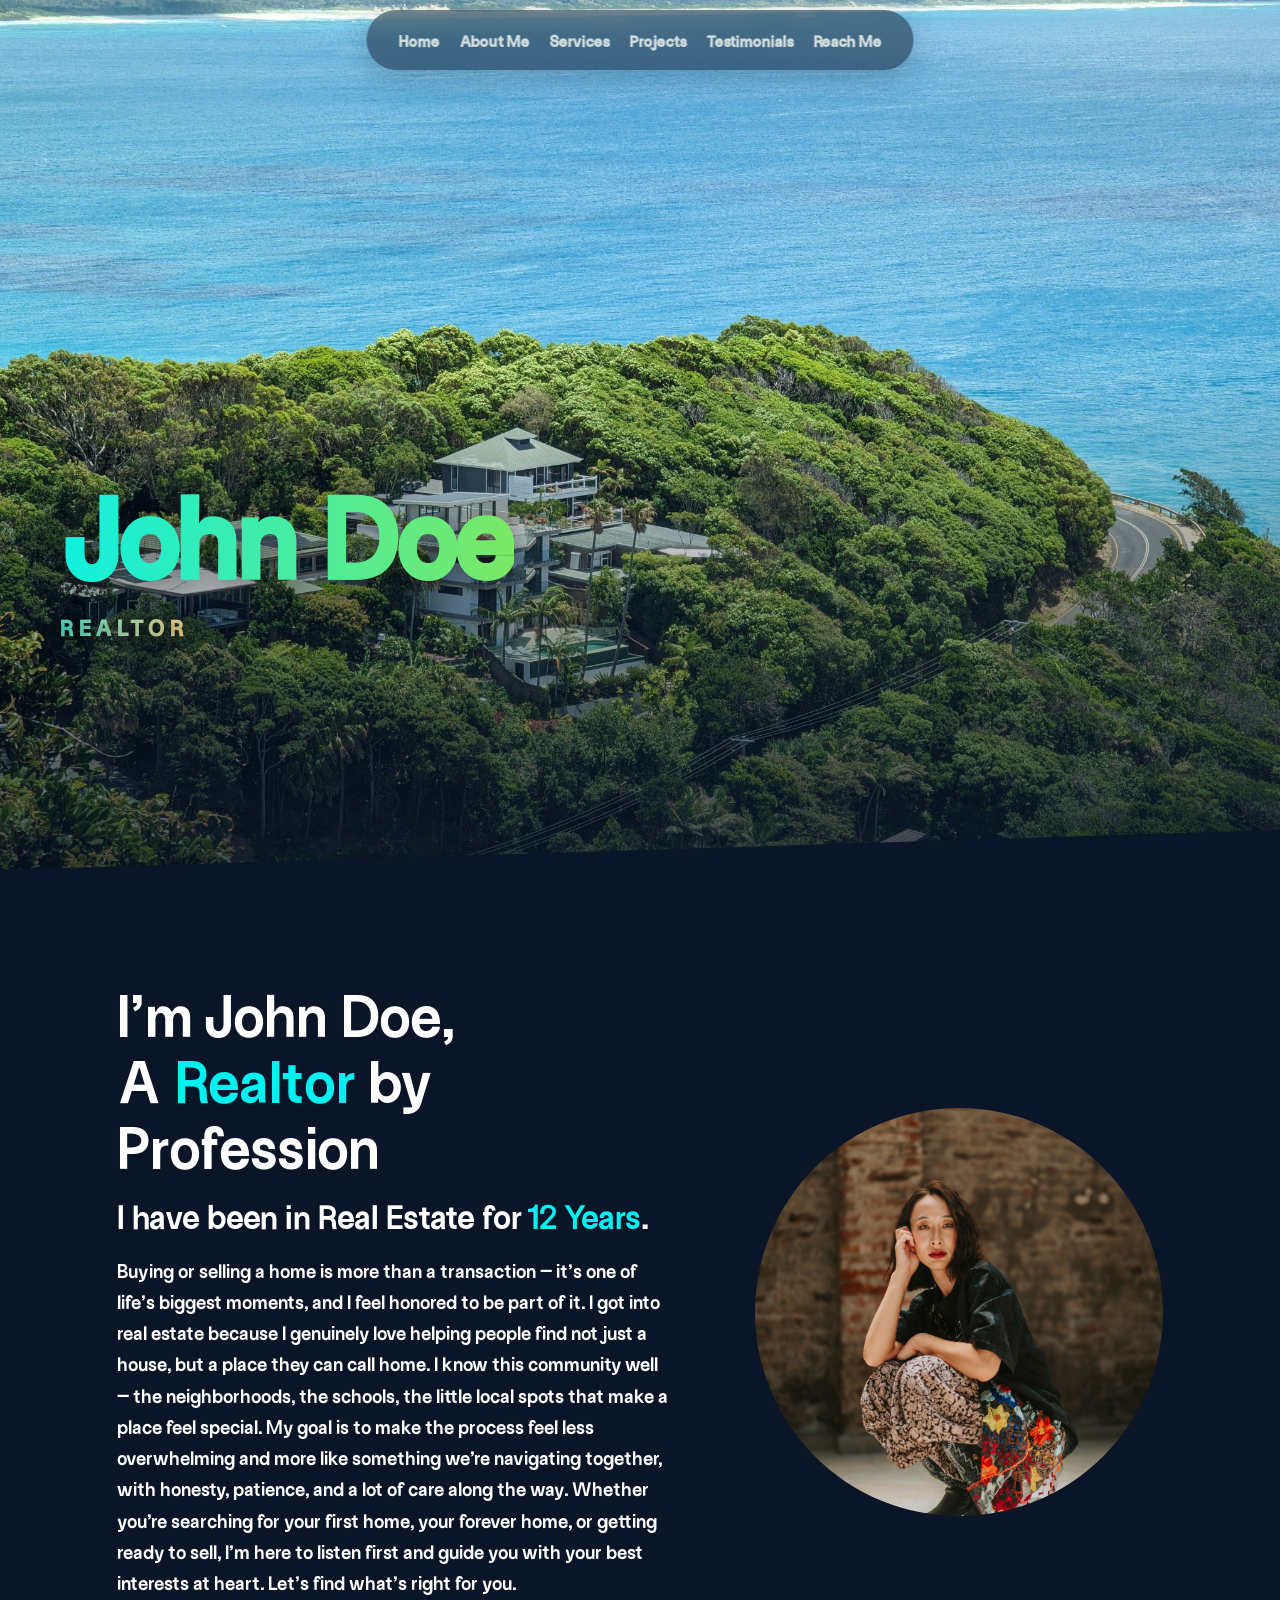
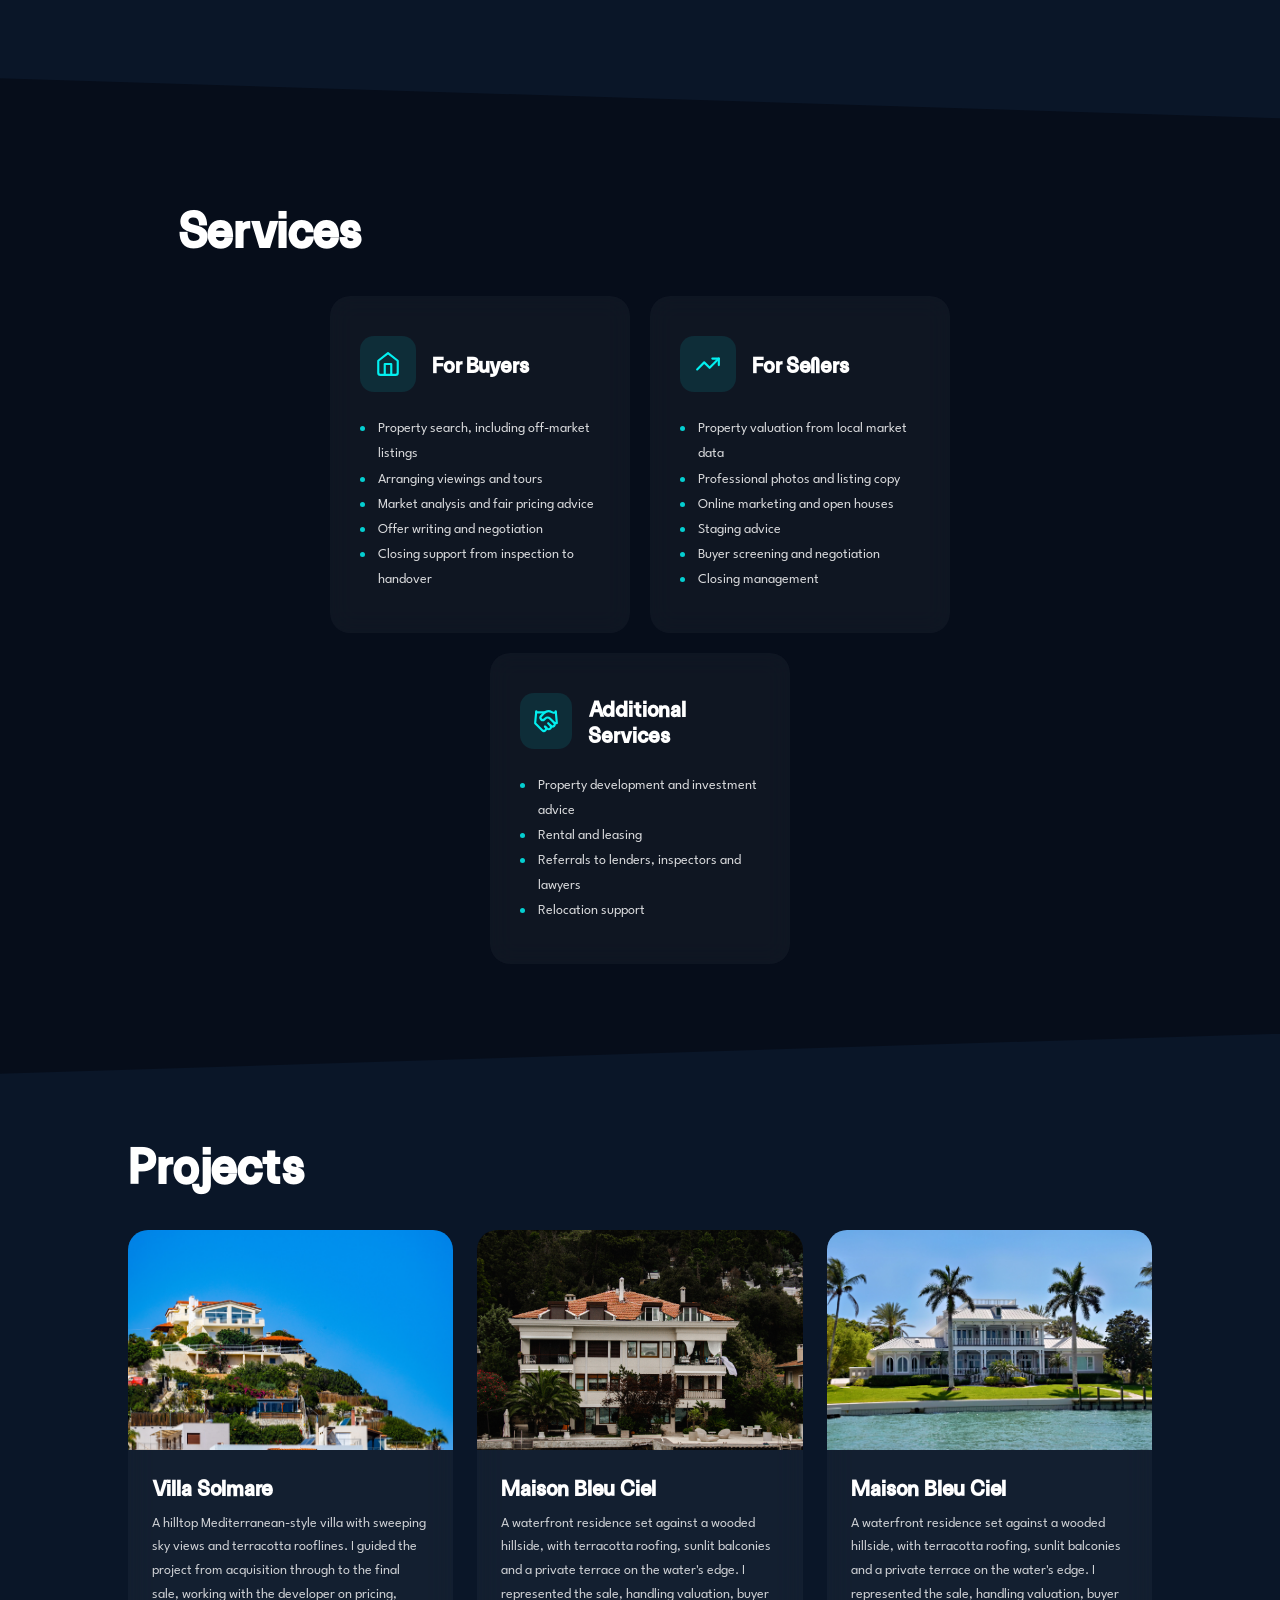
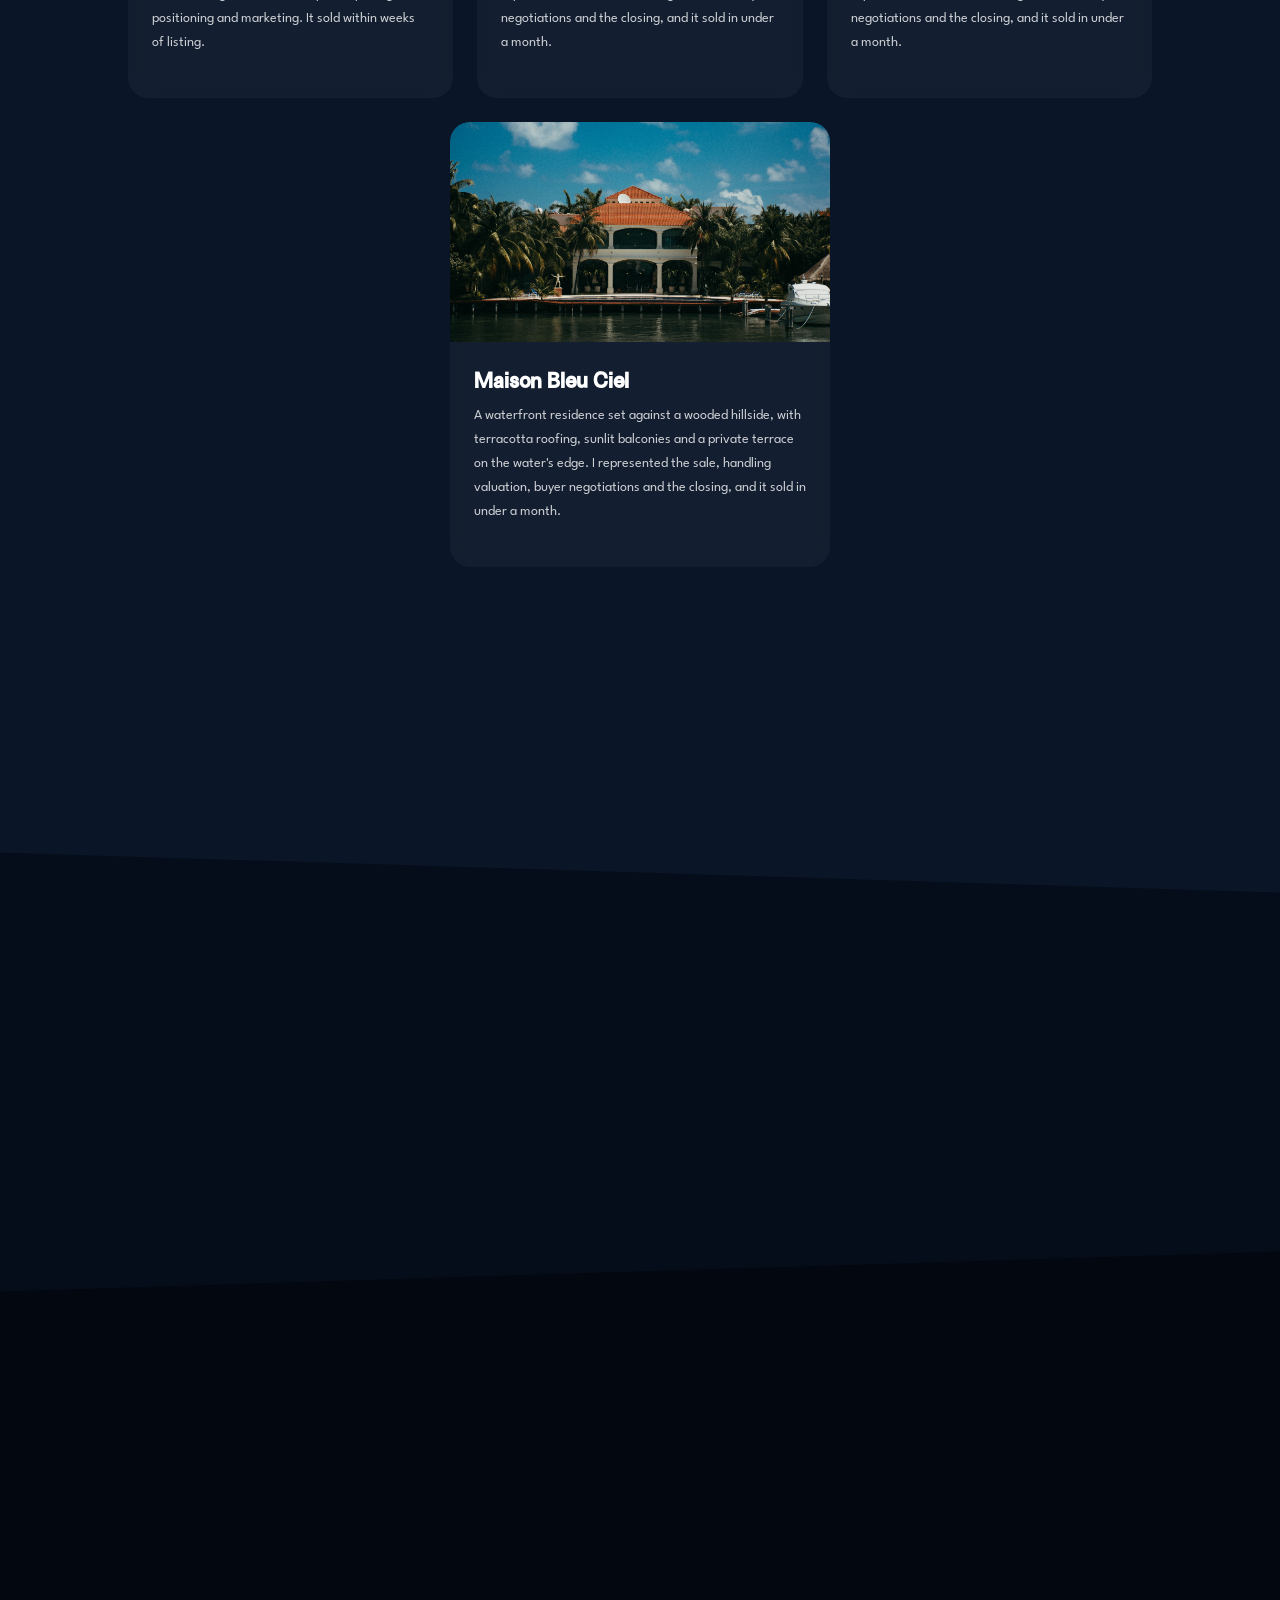
==== index.html @ c179d723 "Realtor" ====
<!DOCTYPE html>
<html lang="en">
<head>
    <meta charset="UTF-8">
    <meta name="viewport" content="width=device-width, initial-scale=1.0">
    <link rel="stylesheet" href="../css/main.css">
    <link rel="stylesheet" href="../css/mobile.css">
    <title>Document</title>
</head>
<body>
    
    <section class="hero" id="hero">
        <div class="navbar">
            <a href="#hero" class="nav-links">Home</a>
            <a href="#about" class="nav-links">About Me</a>
            <a href="#serv-sec" class="nav-links">Services</a>
            <a href="#project-sec" class="nav-links">Projects</a>
            <a href="#testimonials" class="nav-links">Testimonials</a>
            <a href="#reach-me-sec" class="nav-links">Reach Me</a>

            <button class="nav-toggle" id="navToggle" aria-expanded="false" aria-controls="mobileMenu" aria-label="Open menu">
            <span class="bar"></span><span class="bar"></span><span class="bar"></span>
            </button>
        </div>

        <!-- outside .navbar -->
        <div class="mobile-menu-backdrop" id="mobileMenuBackdrop"></div>

        <div class="mobile-menu" id="mobileMenu">
            <a href="#hero" class="mobile-link">Home</a>
            <a href="#about" class="mobile-link">About Me</a>
            <a href="#serv-sec" class="mobile-link">Services</a>
            <a href="#project-sec" class="mobile-link">Projects</a>
            <a href="#testimonials" class="mobile-link">Testimonials</a>
            <a href="#reach-me-sec" class="mobile-link">Reach Me</a>
        </div>

        <div class="hero-content">
            <h1 class="hero-h1 reveal"><span data-cms="first_name">John</span> <span data-cms="last_name">Doe</span></h1>
            <h3 class="hero-h3 reveal" data-cms="subtitle">Realtor</h3>
        </div>
    </section>

    <section class="about-sec" id="about">
        <div class="about-inner">
            <div class="about-content">
                <p class="about-txt reveal">I'm John Doe,<br> A <span>Realtor</span> by Profession</p>
                <br>
                <p class="about-subtxt reveal">I have been in Real Estate for <span>12 Years</span>.</p>
                <br>
                <p class="about-context reveal">Buying or selling a home is more than a transaction — it's one of life's biggest moments, and I feel honored to be part of it. I got into real estate because I genuinely love helping people find not just a house, but a place they can call home.
                I know this community well — the neighborhoods, the schools, the little local spots that make a place feel special. My goal is to make the process feel less overwhelming and more like something we're navigating together, with honesty, patience, and a lot of care along the way.
                Whether you're searching for your first home, your forever home, or getting ready to sell, I'm here to listen first and guide you with your best interests at heart. Let's find what's right for you.</p>
            </div>
            <div class="photo-wrapper">
                <div class="blob-wrapper reveal">
                    <img src="../pexels-mauricio-garcia-2149326805-39296607.jpg" class="blob-photo" alt="Portrait">
                </div>
            </div>
        </div>
    </section>

    <section  class="services" id="serv-sec">
        <div class="service">
            <h1 class="serv-heading reveal">Services</h1>
            <br>
            <div class="services-container">
                <div class="service-card reveal">
                    <div class="service-header">
                        <div class="service-icon">
                            <svg xmlns="http://www.w3.org/2000/svg" width="26" height="26" viewBox="0 0 24 24" fill="none" stroke="#f0bf2e" stroke-width="2" stroke-linecap="round" stroke-linejoin="round">
                                <path d="m3 9 9-7 9 7v11a2 2 0 0 1-2 2H5a2 2 0 0 1-2-2z"/>
                                <polyline points="9 22 9 12 15 12 15 22"/>
                            </svg>
                        </div>
                        <h3 class="service-title">For Buyers</h3>
                    </div>
                    <ul class="service-list">
                        <li>Property search, including off-market listings</li>
                        <li>Arranging viewings and tours</li>
                        <li>Market analysis and fair pricing advice</li>
                        <li>Offer writing and negotiation</li>
                        <li>Closing support from inspection to handover</li>
                    </ul>
                </div>

                <div class="service-card reveal">
                    <div class="service-header">
                        <div class="service-icon">
                            <svg xmlns="http://www.w3.org/2000/svg" width="26" height="26" viewBox="0 0 24 24" fill="none" stroke="#f0bf2e" stroke-width="2" stroke-linecap="round" stroke-linejoin="round">
                                <polyline points="22 7 13.5 15.5 8.5 10.5 2 17"/>
                                <polyline points="16 7 22 7 22 13"/>
                            </svg>
                        </div>
                        <h3 class="service-title">For Sellers</h3>
                    </div>
                    <ul class="service-list">
                        <li>Property valuation from local market data</li>
                        <li>Professional photos and listing copy</li>
                        <li>Online marketing and open houses</li>
                        <li>Staging advice</li>
                        <li>Buyer screening and negotiation</li>
                        <li>Closing management</li>
                    </ul>
                </div>
                
                <div class="service-card reveal">
                    <div class="service-header">
                        <div class="service-icon">
                            <svg xmlns="http://www.w3.org/2000/svg" width="26" height="26" viewBox="0 0 24 24" fill="none" stroke="#f0bf2e" stroke-width="2" stroke-linecap="round" stroke-linejoin="round">
                                <path d="m11 17 2 2a1 1 0 1 0 3-3"/>
                                <path d="m14 14 2.5 2.5a1 1 0 1 0 3-3l-3.88-3.88a3 3 0 0 0-4.24 0l-.88.88a1 1 0 1 1-3-3l2.81-2.81a5.79 5.79 0 0 1 7.06-.87l.47.28a2 2 0 0 0 1.42.25L21 4"/>
                                <path d="m21 3 1 11h-2"/>
                                <path d="M3 3 2 14l6.5 6.5a1 1 0 1 0 3-3"/>
                                <path d="M3 4h8"/>
                            </svg>
                        </div>
                        <h3 class="service-title">Additional Services</h3>
                    </div>
                    <ul class="service-list">
                        <li>Property development and investment advice</li>
                        <li>Rental and leasing</li>
                        <li>Referrals to lenders, inspectors and lawyers</li>
                        <li>Relocation support</li>
                    </ul>
                </div>
            </div>
    </section>

    <section class="projects" id="project-sec">
        <div class="project">
            <h1 class="proj-heading reveal">Projects</h1>
            <div class="project-container">
                <div class="project-card reveal">
                    <div class="project-img">
                        <img src="../pexels-dario-durham-2155083090-33578800.jpg" alt="Villa Solmare">
                    </div>
                    <div class="project-info">
                        <h3 class="project-title">Villa Solmare</h3>
                        <p class="project-desc">A hilltop Mediterranean-style villa with sweeping sky views and terracotta rooflines. I guided the project from acquisition through to the final sale, working with the developer on pricing, positioning and marketing. It sold within weeks of listing.</p>
                    </div>
                </div>

                <div class="project-card reveal">
                    <div class="project-img">
                        <img src="../pexels-eylulkusdili-9557600.jpg" alt="Maison Bleu Ciel">
                    </div>
                    <div class="project-info">
                        <h3 class="project-title">Maison Bleu Ciel</h3>
                        <p class="project-desc">A waterfront residence set against a wooded hillside, with terracotta roofing, sunlit balconies and a private terrace on the water's edge. I represented the sale, handling valuation, buyer negotiations and the closing, and it sold in under a month.</p>
                    </div>
                </div>

                <div class="project-card reveal">
                    <div class="project-img">
                        <img src="../pexels-jeffrey-eisen-1257101-37485058.jpg" alt="Maison Bleu Ciel">
                    </div>
                    <div class="project-info">
                        <h3 class="project-title">Maison Bleu Ciel</h3>
                        <p class="project-desc">A waterfront residence set against a wooded hillside, with terracotta roofing, sunlit balconies and a private terrace on the water's edge. I represented the sale, handling valuation, buyer negotiations and the closing, and it sold in under a month.</p>
                    </div>
                </div>

                <div class="project-card reveal">
                    <div class="project-img">
                        <img src="../pexels-giulianogiudici-18269733.jpg" alt="Maison Bleu Ciel">
                    </div>
                    <div class="project-info">
                        <h3 class="project-title">Maison Bleu Ciel</h3>
                        <p class="project-desc">A waterfront residence set against a wooded hillside, with terracotta roofing, sunlit balconies and a private terrace on the water's edge. I represented the sale, handling valuation, buyer negotiations and the closing, and it sold in under a month.</p>
                    </div>
                </div>

            </div>
        </div>

        <div class="stats-sec">
            <div class="stat-item reveal">
                <p class="stat-number">12+</p>
                <p class="stat-label">Years of Experience</p>
            </div>
            <div class="stat-item reveal">
                <p class="stat-number">115+</p>
                <p class="stat-label">Homes Sold</p>
            </div>
            <div class="stat-item reveal">
                <p class="stat-number">$35.1M+</p>
                <p class="stat-label">In Sales Volume</p>
            </div>
            <div class="stat-item reveal">
                <p class="stat-number">84%</p>
                <p class="stat-label">Client Satisfaction</p>
            </div>
        </div>

        <div class="awards-row">
            <p class="award-badge reveal">Top Producer 2024</p>
            <p class="award-badge reveal">5-Star Rated Agent</p>
            <p class="award-badge reveal">Member, National Association of Realtors</p>
        </div>

    </section>


    <section class="testimonials-sec" id="testimonials">
        <p class="section-heading reveal">What Clients Say</p>
        <div class="testimonial-grid">
            <div class="testimonial-card reveal">
                <p class="testimonial-text">"John made what could've been a stressful process feel completely manageable. He was honest, responsive, and genuinely had our best interests at heart."</p>
                <p class="testimonial-author">— Fredrick Malstrom, Buyer</p>
            </div>
            <div class="testimonial-card reveal">
                <p class="testimonial-text">"We sold our home in under three weeks thanks to his pricing strategy and marketing. Couldn't have asked for a smoother sale."</p>
                <p class="testimonial-author">— Jane Sachs, Seller</p>
            </div>
            <div class="testimonial-card reveal">
                <p class="testimonial-text">"Patient, knowledgeable, and always available to answer questions. As first-time buyers, that made all the difference."</p>
                <p class="testimonial-author">— Julian Kitchener, First-time Buyer</p>
            </div>
        </div>
    </section>
    

    <section class="reach-me" id="reach-me-sec">
        <h1 class="reach-me-heading reveal">Get in Touch with Me</h1>
        <br>
        <div class="contact" >
            <div class="contact-1 contact-1 instagram reveal">
                <div class="profile">
                    <img src="../pexels-anastas-5738032.jpg" alt="Profile photo">
                </div>
                <div class="socials">
                    <div class="social-logo" id="brand-Instagram">
                        <img src="https://cdn.simpleicons.org/instagram/white" alt="Instagram">
                    </div>
                    <div class="social-handle">
                        <a href="https://instagram.com/yourhandle">johndoe_realtor</a>
                    </div>
                </div>
            </div>
        
            <div class="contact-1 contact-1 youtube reveal">
                <div class="watermark-youtube"></div>
                <div class="profile" >
                    <img src="../pexels-dipak-chettri-3487389-19318002.jpg" alt="Profile photo">
                </div>
                <div class="socials">
                    <div class="social-logo" id="brand-Youtube">
                        <img src="https://cdn.simpleicons.org/youtube/white" alt="YouTube">
                    </div>
                    <div class="social-handle">
                        <a href="https://youtube.com/@yourhandle">_johndoe.realestate</a>
                    </div>
                </div>
            </div>
       
            <div class="contact-1 contact-1 facebook reveal">
                <div class="watermark-facebook"></div>
                <div class="profile" >
                    <img src="../pexels-mark-neal-201020-2099662.jpg" alt="Profile photo">
                </div>
                <div class="socials">
                    <div class="social-logo" id="brand-Facebook">
                        <img src="https://cdn.simpleicons.org/facebook/white" alt="Facebook">
                    </div>
                    <div class="social-handle">
                        <a href="https://facebook.com/yourpage">johndoe_realtor</a>
                    </div>
                </div>
            </div>

            <div class="contact-1 whatsapp reveal">
                <div class="profile">
                    <img src="../pexels-hson-19280607.jpg" alt="Profile photo">
                </div>
                <div class="socials">
                    <div class="social-logo" id="brand-WhatsApp">
                        <img src="https://cdn.simpleicons.org/whatsapp/white" alt="WhatsApp">
                    </div>
                    <div class="social-handle">
                        <a href="https://wa.me/15551234567">+1 555 123 4567</a>
                    </div>
                </div>
            </div>

            <div class="contact-1 phone reveal">
                <div class="profile">
                    <img src="../pexels-moaztobok-16513358.jpg" alt="Profile photo">
                </div>
                <div class="socials">
                    <div class="social-logo" id="brand-Phone">
                        <img class="icon-white" src="https://cdn-icons-png.flaticon.com/128/159/159832.png" alt="Phone">
                    </div>
                    <div class="social-handle">
                        <a href="tel:+15551234567">+1 555 123 4567</a>
                    </div>
                </div>
            </div>
        </div>
    </section>



    <script>
        const revealEls = document.querySelectorAll('.reveal');

        // Group elements by their parent, so each row/section staggers independently
        const groups = new Map();
        revealEls.forEach(el => {
            const parent = el.parentElement;
            if (!groups.has(parent)) groups.set(parent, []);
            groups.get(parent).push(el);
        });

        groups.forEach(children => {
            children.forEach((el, index) => {
            el.style.setProperty('--reveal-delay', `${index * 0.12}s`);
            });
        });

        const observer = new IntersectionObserver((entries) => {
            entries.forEach(entry => {
            if (entry.isIntersecting) {
                entry.target.classList.add('in-view');
                observer.unobserve(entry.target);
            }
            });
        }, {
            threshold: 0.15
        });

        revealEls.forEach(el => observer.observe(el));
    </script>
    <script src="../javascript/main.js"></script>

</body>
</html>
---- css/main.css ----
*{
    padding: 0;
    margin: 0;
    box-sizing: border-box;
}
body{
    background-color: rgb(2, 17, 44);
}
html{
    scroll-behavior: smooth ;
}
:root {
  --navy-base: #0a1628;      /* your About section navy */
  --navy-darker: #060d1a;    /* one shade down, for variation */
  --navy-deepest: #030710;   /* deepest shade, for Contact */
  --accent: #03f0f0;         /* your gold */
  --glass: rgba(10, 22, 40, 0.5);   /* change the alpha here to adjust both */
}


@font-face{
    font-family: Liga Sans;
    src: url("../LigaSans-Bold.otf") format("opentype");
    font-weight: 400px;
    font-style: normal;
    font-display: swap;
}
@font-face{
    font-family: League Spartan;
    src: url("../LeagueSpartan-VF.woff") format("woff");
    font-weight: 400px;
    font-style: normal;
    font-display: swap;
}


.hero{
    background-image: var(--hero-bg, url(../pexels-dennis-salamida-1882776-14974363.jpg));
    background-size: cover;
    background-position: center;
    background-repeat: no-repeat;
    min-height: 100vh;
}
.hero-h1,
.hero-h3 {
  background: linear-gradient(90deg, #03f0f0, #ffd98a);
  -webkit-background-clip: text;
  background-clip: text;
  color: transparent;
  width: fit-content;
  /* soft halo around the letters only */
  filter: drop-shadow(0 0 12px rgba(0,0,0,.55))
          drop-shadow(0 2px 4px rgba(0,0,0,.4));

  animation: rise .8s ease both;
}


.hero-h1, .hero .role { animation: rise .8s ease both; }
.hero .role { animation-delay: .25s; }
@keyframes rise {
  from { opacity: 0; transform: translateY(40px); }
  to   { opacity: 1; transform: none; }
}
.hero-h3 { animation-delay: .25s; }
@keyframes rise {
  from { opacity: 0; transform: translateY(40px); }
  to   { opacity: 1; transform: none; }
}
.reveal {
  opacity: 0;
  transform: translateY(40px);
  transition: opacity 0.8s ease, transform 0.8s ease;
  transition-delay: var(--reveal-delay, 0s);
}
.reveal.in-view {
  opacity: 1;
  transform: none;
}



a{
  text-decoration: none;
}
.navbar {
  position: fixed;
  top: 10px;
  left: 50%;
  transform: translateX(-50%);
  z-index: 1000;
  display: flex;
  flex-direction: row;
  align-items: center;
  justify-content: center;
  gap: 20px;
  width: fit-content;
  height: 20px;
  padding: 20px 32px;
  box-sizing: content-box;
  border-radius: 50px;
  background-color: var(--glass);
  box-shadow: 0 8px 32px rgba(0, 0, 0, 0.2);
  backdrop-filter: blur(10px);
  -webkit-backdrop-filter: blur(10px);
  font-family: "Liga Sans", Arial, sans-serif;
  font-weight: 900;
}
.nav-links {
  color: #d1dddd;
  font-size: 1rem;
  white-space: nowrap;
  flex-shrink: 0;
}
.nav-links:hover {
  color: var(--accent);
}
/* Mobile-only elements hidden on desktop */
.navbar .nav-toggle,
.mobile-menu,
.mobile-menu-backdrop {
  display: none;
}
/* Hamburger styling (shown only on mobile) */
.navbar .nav-toggle {
  flex-direction: column;
  align-items: center;
  justify-content: center;
  gap: 6px;
  width: 100%;
  height: 100%;
  padding: 0;
  background: none;
  border: 0;
  outline: none;
  cursor: pointer;
  -webkit-tap-highlight-color: transparent;
}
.navbar .nav-toggle .bar {
  display: block;
  width: 24px;
  height: 2px;
  border-radius: 2px;
  background: linear-gradient(145deg, #03f0f0, #8affff);
}
.navbar .nav-toggle .bar {
  transition: transform 0.3s ease, opacity 0.2s ease;
}
/* Open state: lines become an X */
.navbar .nav-toggle[aria-expanded="true"] .bar:nth-child(1) {
  transform: translateY(8px) rotate(45deg);
}
.navbar .nav-toggle[aria-expanded="true"] .bar:nth-child(2) {
  opacity: 0;
}
.navbar .nav-toggle[aria-expanded="true"] .bar:nth-child(3) {
  transform: translateY(-8px) rotate(-45deg);
}
/* ---------- Hero ---------- */
.hero {
  position: relative;
  display: flex;
  flex-direction: column;
  justify-content: start;
  background-size: cover;
  background-position: center;
}
/* Dark fade at the bottom so the text stays readable over the photo */
.hero::before {
  content: "";
  position: absolute;
  inset: 0;
  background: linear-gradient(to top, rgba(10, 22, 40, 0.75), rgba(10, 22, 40, 0) 60%);
  pointer-events: none;
}
.hero-content {
  position: relative;               /* keeps the text above the overlay */
  width: 100%;
  height: 80vh;
  display: flex;
  flex-direction: column;
  justify-content: flex-end;        /* anchors the text to the bottom-left */
  align-items: flex-start;
  padding: 80px 0 80px 0;
}
.hero-h1,
.hero-h3 {
  font-family: "Liga Sans", Arial, sans-serif;
  padding-left: 60px;
}
.hero-h1 {
  font-size: clamp(4rem, 9vw, 9rem);
  line-height: 1.1;                    /* was 0.9; a single line needs more room */
  width: fit-content;
  background: linear-gradient(90deg, #03f0f0, #7be965);   /* left to right suits one line */
  -webkit-background-clip: text;
  background-clip: text;
  color: transparent;
  -webkit-text-fill-color: transparent;
  filter: drop-shadow(0 2px 12px rgba(0, 0, 0, 0.45));
}
.hero-h3 {
  font-size: 1.4rem;
  letter-spacing: 0.25em;
  text-transform: uppercase;           /* "Realtor" as a small label */
  margin-top: 16px;
  max-width: 36ch;
  background: linear-gradient(160deg, #03f0f0);
  -webkit-background-clip: text;
  background-clip: text;
  color: transparent;
  -webkit-text-fill-color: transparent;
  filter: drop-shadow(0 2px 12px rgba(0, 0, 0, 0.45));
  text-shadow: 0 2px 12px rgba(0, 0, 0, 0.45);
}



.about-sec {
  min-height: 500px;
  display: flex;
  align-items: center;
  justify-content: center;
  position: relative;
  background: #0a1628;
  clip-path: polygon(0 40px, 100% 0, 100% 100%, 0 100%);
  margin-top: -70px;
  scroll-margin: -40px;
}
.about-inner {
  display: flex;
  flex-wrap: wrap;                       /* columns stack when there isn't room */
  align-items: center;
  justify-content: space-between;
  width: 100%;
  max-width: 1200px;
  margin: 0 auto;
  padding: 80px clamp(24px, 6vw, 80px);  /* 24px on phones, 80px on desktop */
  gap: clamp(16px, 4vw, 40px);
  box-sizing: border-box;
}
.about-content {
  flex: 1 1 380px;                       /* grows, shrinks, wraps below ~380px */
  padding: clamp(32px, 6vw, 70px) 0;
}
.photo-wrapper {
  flex: 1 1 280px;
  display: flex;
  justify-content: center;
  padding: clamp(16px, 4vw, 70px) 0;
}
.blob-wrapper {
  position: relative;
  width: min(100%, 500px);               /* never wider than its column */
  aspect-ratio: 1;                       /* stays square without a fixed height */
}
.blob-photo {
  position: absolute;
  bottom: 0;
  right: 0;
  width: 90%;                            /* 450 / 500, same offset look as before */
  height: 90%;
  object-fit: cover;
  border-radius: 50%;
  z-index: 2;
}
/* Text */
.about-txt,
.about-subtxt,
.about-context {
  font-family: "Liga Sans", Arial, sans-serif;
  color: #fff;
  overflow-wrap: break-word;
}

.about-txt     { font-size: clamp(2rem, 6vw, 3.75rem); line-height: 1.1; }
.about-subtxt  { font-size: clamp(1.25rem, 3vw, 2.125rem); line-height: 1.2; }
.about-context { font-size: clamp(1rem, 0.9rem + 0.4vw, 1.25rem); line-height: 1.6; }

.about-sec span {                        /* scoped so it can't leak into other sections */
  color: #03f0f0;
}
.hero-h1, .project-info,
.hero-h3, .project-desc,
.about-subtxt,
.about-txt, .about-context {
  font-variant-ligatures: none;
  font-feature-settings: "liga" 0, "dlig" 0, "calt" 0;
}


.services{
    min-height: 800px;
    display: flex;
    flex-direction: column;
    align-items: center;
    justify-content: start;
    clip-path: polygon(100% 40px, 0 0, 0 100%, 100% 100%);
    margin-top: -70px; /* pulls it up to overlap the hero */
    padding-top: 80px;
    scroll-margin: -60px;
    background: var(--navy-darker);
}
.service {
  width: 80%;
  min-height: 700px;
  display: flex;
  flex-direction: column;
  align-items: center;
  padding: 0 50px 140px;
}
.serv-heading {
  align-self: flex-start;
  font-family: "Liga Sans", Arial, sans-serif;
  color: rgb(255, 255, 255);
  padding-top: 40px;
  font-size: 50px;
}
.services-container {
  width: 100%;
  display: flex;
  flex-wrap: wrap;
  align-items: stretch;
  justify-content: center;   /* centres every row */
  gap: 20px;
  padding-top: 20px;
}
.service-header {
  display: flex;
  align-items: center;
  gap: 16px;
  margin-bottom: 24px; /* replaces the icon's old margin-bottom */
}
.services-card .desc {
  flex: 1;                 
  display: flex;
  flex-direction: column;
}
.service-card {
  background: rgba(255, 255, 255, 0.04);
  backdrop-filter: blur(12px);
  -webkit-backdrop-filter: blur(12px);
  border-radius: 20px;
  padding: 40px 30px;
  width: 300px;
}
.service-icon {
  width: 56px;
  height: 56px;
  border-radius: 14px;
  background: rgba(240, 191, 46, 0.1);
  display: flex;
  align-items: center;
  justify-content: center;
  margin-bottom: 0;
}
.service-icon svg {
  stroke: #03f0f0;
}
.service-icon {
  background: rgba(3, 240, 240, 0.1);   /* was rgba(240, 191, 46, 0.1), the yellow tint behind each icon */
}
.service-icon img {
  width: 26px;
  height: 26px;
}
.service-title {
  font-family: "Liga Sans", Arial, sans-serif;
  color: white;
  font-size: 22px;
  margin-bottom: 0;
}
.service-list {
  list-style: none;
  padding: 0;
  margin: 0;
}
.service-list li {
  color: white;
  font-family: "League Spartan", Arial, sans-serif;
  font-size: 14px;
  opacity: 0.85;
  line-height: 1.8;
  padding-left: 18px;
  position: relative;
}
.service-list li::before {
  content: '';
  position: absolute;
  left: 0;
  top: 10px;
  width: 5px;
  height: 5px;
  border-radius: 50%;
  background: var(--accent);
}
.serv-desc {
  flex: 1;
  display: flex;
  flex-direction: column;
  justify-content: space-between;
  margin: 0;
  padding-left: 20px;
  font-family: "League Spartan", Arial, sans-serif;
  font-size: 18px;
  line-height: 1.6;
  color: white;
  opacity: 0.85;
}
.serv-desc li + li {
  margin-top: 6px;
}
.serv-desc li::marker {
  color: #72c4c4;            /* matches your hero gradient */
}



.projects{
    min-height: 800px;
    display: flex;
    flex-direction: column;
    align-items: center;
    justify-content: start;
    clip-path: polygon(0 40px, 100% 0, 100% 100%, 0 100%);
    margin-top: -70px; /* pulls it up to overlap the hero */
    padding-top: 80px;
    scroll-margin: -60px;
    background: var(--navy-base);
}
.project{
    width: 80%;
    height: 100%;
    display: flex;
    flex-direction: column;
}
.project-container{
    width: 100%;
    height: 100%;
    display: flex;
    padding: 12px 0;
    flex-direction: row;
    flex-wrap: wrap;
    justify-content: center;
    grid-template-columns: repeat(auto-fit, minmax(300px, 1fr));
    gap: 24px;
    justify-content: space-evenly;
}
.proj-heading{
    font-family: "Liga Sans", Arial, sans-serif;
    color: rgb(255, 255, 255);
    padding-top: 20px;
    font-size: 50px;
    margin-bottom: 24px;
}
.project-card {
  background: rgba(255, 255, 255, 0.04);
  backdrop-filter: blur(12px);
  -webkit-backdrop-filter: blur(12px);
  border-radius: 20px;
  overflow: hidden;
  flex: 1 1 300px; /* grow, shrink, but never smaller than 300px */
  max-width: 380px; /* prevents cards from stretching too wide on large screens */
}
.project-img {
  width: 100%;
  height: 220px;
  overflow: hidden;
}
.project-img img {
  width: 100%;
  height: 100%;
  object-fit: cover;
}
.project-info {
  padding: 24px;
}
.project-title {
  font-family: "Liga Sans", Arial, sans-serif;
  color: white;
  font-size: 22px;
  margin-bottom: 12px;
}
.project-desc {
  font-family: "League Spartan", Arial, sans-serif;
  color: white;
  font-size: 14px;
  opacity: 0.8;
  line-height: 1.7;
  margin-bottom: 20px;
}
/* watermark logo, same as the contact cards */
.project-card::after {
  content: "";
  position: absolute;
  top: 9px;
  right: 13px;
  width: 220px;
  height: 220px;
  background: var(--brand);
  -webkit-mask: var(--watermark) no-repeat center / contain;
  mask: var(--watermark) no-repeat center / contain;
  opacity: 0.15;
  pointer-events: none;
  z-index: 0;
  transform: rotate(-15deg);
}
.desc {
  width: 50%;
  margin-top: 10px;
  padding: 5px;
  display: flex;
  flex-direction: column;
  gap: 8px;
}
/* hides the description area while it's still empty */
.project-desc:empty {
  display: none;
}
/* Stats bar */
.stats-sec {
  background: var(--navy-base);
  display: flex;
  flex-wrap: wrap;
  justify-content: center;
  gap: 60px;
  padding: 60px 40px;
}
.stat-item {
  text-align: center;
}
.stat-number {
  font-family: "Liga Sans", Arial, sans-serif;
  font-size: 42px;
  color: var(--accent);
  font-weight: bold;
}
.stat-label {
  font-family: "League Spartan", Arial, sans-serif;
  color: white;
  font-size: 15px;
  opacity: 0.8;
  margin-top: 4px;
}
/* Awards row */
.awards-row {
  display: flex;
  flex-wrap: wrap;
  justify-content: center;
  gap: 16px;
  padding-bottom: 60px;
  margin-bottom: 60px;
}
.award-badge {
  color: black;
  font-family: "League Spartan", Arial, sans-serif;
  font-size: 18px;
  padding: 8px 18px;
  border-radius: 999px;
  background: var(--accent);
}


/* Testimonials */
.testimonials-sec {
  background: var(--navy-darker);
  padding: 80px 40px;
  display: flex;
  clip-path: polygon(100% 40px, 0 0, 0 100%, 100% 100%);
  margin-top: -70px; /* pulls it up to overlap the hero */
  padding-top: 80px;
  flex-direction: column;
  align-items: center;
}
.section-heading {
  font-family: "Liga Sans", Arial, sans-serif;
  color: white;
  font-size: 40px;
  margin-bottom: 50px;
}
.testimonial-grid {
  display: flex;
  flex-wrap: wrap;
  justify-content: center;
  gap: 24px;
  max-width: 1100px;
}
.testimonial-card {
  background: rgba(255, 255, 255, 0.04);
  backdrop-filter: blur(12px);
  -webkit-backdrop-filter: blur(12px);
  border: 1px solid rgba(255, 255, 255, 0.1);
  border-radius: 20px;
  padding: 30px;
  width: 300px;
}
.testimonial-text {
  color: white;
  font-family: "League Spartan", Arial, sans-serif;
  font-size: 15px;
  line-height: 1.6;
  opacity: 0.9;
}
.testimonial-author {
  color: var(--accent);
  font-family: "League Spartan", Arial, sans-serif;
  font-size: 14px;
  margin-top: 16px;
}



.reach-me{
    min-height: 700px;
    display: flex;
    flex-direction: column;
    align-items: center;
    justify-content: start;
    clip-path: polygon(0 40px, 100% 0, 100% 100%, 0 100%);
    margin-top: -70px; /* pulls it up to overlap the hero */
    padding-top: 80px;
    padding: 0 50px 140px;
    background: var(--navy-deepest);
}
.reach-me-heading{
    font-family: "Liga Sans", Arial, sans-serif;
    color: rgb(255, 255, 255);
    padding-top: 80px;
    font-size: 50px;
}
.contact{
    padding-top: 40px;
    display: flex;
    flex-wrap: wrap;
    justify-content: center;
    gap: 20px;
}
.contact-1{
    width: fit-content;
    height: fit-content;
    display: flex;
    border-radius: 25px;
    align-items: center;
    flex-direction: column;
    padding: 10px 10px 10px 10px;
    position: relative;
    background: rgba(255, 255, 255, 0.06);
    backdrop-filter: blur(12px);
    -webkit-backdrop-filter: blur(12px);
    overflow: hidden;
    background-color: #0a1628;
    isolation: isolate;
}
/* Layer 2: the frosted glass that blurs the logo behind it */
.contact-1::before {
  content: '';
  position: absolute;
  inset: 0;
  backdrop-filter: blur(16px);
  -webkit-backdrop-filter: blur(16px);
  background: rgba(255, 255, 255, 0.04);
  z-index: 1;
}
.contact-1::after {
  content: "";
  position: absolute;
  width: 220px;
  height: 220px;
  background: var(--brand);
  -webkit-mask: var(--watermark) no-repeat center / contain;
  mask: var(--watermark) no-repeat center / contain;
  opacity: 0.65;
  pointer-events: none;
  z-index: 0;
  transform: rotate(-15deg);
}
/* Layer 3: your actual content, sharp and on top */
.contact-1 .profile,
.contact-1 .socials {
  position: relative;
  z-index: 2;
}
.profile {
  width: 160px;
  height: 160px;
  flex-shrink: 0;
  border-radius: 50%;
  overflow: hidden;
}
.profile img {
  width: 100%;
  height: 100%;
  object-fit: cover;
  object-position: 66% center;
}
.socials{
    width: 100%;
    height: fit-content;
    margin-top: 10px;
    display: flex;
    flex-direction: row;
    justify-content: space-evenly;
    padding: 5px;
    align-items: center; 
}
.social-handle a {
  display: block;
  line-height: 1;              /* removes the extra space under the digits */
}
.contact-1.whatsapp .social-handle a,
.contact-1.phone .social-handle a {
  padding-top: 2px;            /* small optical nudge for numbers */
}
.social-logo{
    width: fit-content;
    height: 100%;
}
.social-handle{
    width: fit-content;
    height: 100%;
}
.social-logo {
  display: flex;
  align-items: center;
  margin-right: 5px;
  justify-content: center;
}
.social-logo img {
  height: 20px;
  width: 20px;
}
.social-handle {
  display: flex;
  align-items: center;
  justify-content: center;
}
.social-handle a {
  color: white;
  font-family: "League Spartan", Arial, sans-serif;
  font-size: 20px;
}
.social-media-platform{
  color: white;
  font-family: "League Spartan", Arial, sans-serif;
}
.contact-1.whatsapp .social-handle a,
.contact-1.phone .social-handle a {
  font-size: 16px; /* smaller than the 20px default */
}


.contact-1.instagram {
  --watermark: url("https://cdn.simpleicons.org/instagram");
  --brand: linear-gradient(45deg, #feda75, #fa7e1e, #d62976, #962fbf, #4f5bd5);
}
.contact-1.youtube {
  --watermark: url("https://cdn.simpleicons.org/youtube");
  --brand: #ff0000;
}
.contact-1.facebook {
  --watermark: url("https://cdn.simpleicons.org/facebook");
  --brand: #0866ff;
}
.whatsapp {
  --brand: #25d366;
  --watermark: url("https://cdn.simpleicons.org/whatsapp");
}
.phone {
  --brand: #b5cfbb; 
  --watermark: url("../telephone.png");
}
.icon-white {
  filter: brightness(0) invert(1);
}
.contact-1 > * {
  position: relative;
  z-index: 1;
}
.contact-1.instagram { --watermark: url("https://cdn.simpleicons.org/instagram/white"); }
.contact-1.youtube   { --watermark: url("https://cdn.simpleicons.org/youtube/white"); }
.contact-1.facebook  { --watermark: url("https://cdn.simpleicons.org/facebook/white"); }
.contact-1.instagram::after { transform: rotate(-15deg); }
.contact-1.youtube::after   { transform: rotate(12deg); }
.contact-1.facebook::after  { transform: rotate(-8deg); }
---- css/mobile.css ----
@media (max-width: 999px) {
  .contact {
    grid-template-columns: 1fr;   /* better placed next to your .contact rules */
  }
  .about-sec    { scroll-margin-top: 20px; }
  .services     { scroll-margin-top: -30px; }
  .projects     { scroll-margin-top: -10px; }
  .testimonials-sec { scroll-margin-top: 10px; }
  .reach-me     { scroll-margin-top: -10px; }


 .hero-h1,
  .hero-h3 {
    padding-left: 24px;      /* 60px is too much on a phone */
  }
  .hero-h1 {
    font-size: clamp(3.5rem, 22vw, 6.25rem);
    background: linear-gradient(90deg, #03f0f0, #7be965);
    -webkit-background-clip: text;
    background-clip: text;
    color: transparent;
    -webkit-text-fill-color: transparent;
    width: fit-content;
  }
  .hero-h3 {
    font-size: 1.1rem;
    letter-spacing: 0.25em;
    text-transform: uppercase;   /* "Realtor" as a small tracked label */
    margin-top: 12px;
    background: linear-gradient(90deg, #03f0f0);
    -webkit-background-clip: text;
    background-clip: text;
    color: transparent;
    -webkit-text-fill-color: transparent;
    width: fit-content;
  }
  .hero { position: relative; }
  .hero::before {
    content: "";
    position: absolute;
    inset: 0;
    background: linear-gradient(to top, rgba(10, 22, 40, 0.85), rgba(10, 22, 40, 0) 80%);
    pointer-events: none;
  }
  .hero-content { position: relative; }   /* keeps text above the overlay */


  /* ------- About Me --------*/
  .photo-wrapper {
    flex: 1.5 1 280px;
  }
  .blob-photo {
    top: 50%;
    left: 50%;
    right: auto;
    bottom: auto;
    transform: translate(-50%, -50%);
  }


  /* ------- Services --------*/
    .service {
    width: 100%;
    padding-inline: 0;        /* keeps your bottom padding */
  }
  .service-card {
    box-sizing: border-box;   /* see note below */
    width: 90%;
    max-width: 360px;         /* same visual size as desktop */
  }
  .serv-heading {
    align-self: center;
    text-align: center;
  }


  /* ------- Projects --------*/
  .project {
    width: 100%;
  }
  .proj-heading {
    align-self: center;
    text-align: center;
  }
  .project-card {
    flex: 0 0 auto;      /* stops the 300px flex-basis overriding the width */
    width: 90%;
    max-width: 380px;    /* your existing maximum */
  }


  /* ------- Testimonials --------*/
  .testimonials-sec {
    padding-inline: 0;        /* keeps your top padding */
  }
  .section-heading {
    text-align: center;       /* stays centred if it ever wraps */
  }
  .testimonial-grid {
    width: 100%;              /* gives the 90% something to measure against */
  }
  .testimonial-card {
    box-sizing: border-box;
    width: 90%;
    max-width: 362px;         /* same visual size as desktop */
  }


  /* ------- Reach Me --------*/
  .reach-me-heading {
    text-align: center;
    text-wrap: balance;      /* splits the lines evenly, so no lone word on the last line */
  }
  .contact {
    width: 100%;
    flex-direction: column;  /* one card per row */
    align-items: center;
  }
  .contact-1 {
    box-sizing: border-box;
    width: 90%;
    max-width: 320px;
  }
  .socials{
    justify-content: center;
    gap: 5px;
  }
}



@media (max-width: 800px) {
  .about-content,
  .photo-wrapper {
    flex: 1 1 100%;        /* forces the stack, so it always matches the rules below */
  }
  .photo-wrapper {
    order: -1;
  }
  .blob-photo {
    top: 50%;
    left: 50%;
    right: auto;
    bottom: auto;
    transform: translate(-50%, -50%);
  }
}


@media (max-width: 650px) {
  .about-sec    { scroll-margin-top: 20px; }
  .services     { scroll-margin-top: -30px; }
  .projects     { scroll-margin-top: -10px; }
  .testimonials-sec { scroll-margin-top: 10px; }
  .reach-me     { scroll-margin-top: -40px; }


  .navbar {
    left: 16px;
    transform: none;
    width: 56px;
    height: 56px;
    padding: 0;
    gap: 0;
    border-radius: 50%;
  }
  .navbar .nav-links { display: none; }
  .navbar .nav-toggle { display: flex; }
  .hero { min-height: 70svh; }

  .mobile-menu {
  display: flex;
  flex-direction: column;
  gap: 28px;
  position: fixed;
  top: 0;
  left: 0;
  height: 100%;
  width: min(280px, 80vw);
  padding: 96px 32px 32px;   /* top padding clears the hamburger */
  z-index: 999;
  background-color: var(--glass);
  backdrop-filter: blur(10px);
  -webkit-backdrop-filter: blur(10px);
  box-shadow: 0 8px 32px rgba(0, 0, 0, 0.2);
  transform: translateX(-100%);
  visibility: hidden;
  transition: transform 0.35s ease, visibility 0s linear 0.35s;
  }
  .mobile-menu.open {
    transform: translateX(0);
    visibility: visible;
    transition: transform 0.35s ease, visibility 0s;
  }
  .mobile-link {
    color: #fff;
    font-family: "Liga Sans", Arial, sans-serif;
    font-weight: 900;
    font-size: 1.4rem;
  }
  .mobile-link:hover {
    color: var(--accent);
  }
  .mobile-menu-backdrop {
    display: block;
    position: fixed;
    inset: 0;
    z-index: 998;
    background: rgba(0, 0, 0, 0.4);
    opacity: 0;
    pointer-events: none;
    transition: opacity 0.35s ease;
  }
  .mobile-menu-backdrop.open {
    opacity: 1;
    pointer-events: auto;
  }



  .hero-h1,
  .hero-h3 {
    padding-left: 24px;      /* 60px is too much on a phone */
  }
  .hero-h1 {
    font-size: clamp(3.5rem, 22vw, 6.25rem);
    line-height: 0.9;
    background: linear-gradient(90deg, #03f0f0, #7be965);
    -webkit-background-clip: text;
    background-clip: text;
    color: transparent;
    -webkit-text-fill-color: transparent;
    width: fit-content;
  }
  .hero-h1 span {
    display: block;
  }
  .hero-h3 {
    font-size: 1.1rem;
    letter-spacing: 0.25em;
    text-transform: uppercase;   /* "Realtor" as a small tracked label */
    margin-top: 12px;
    background: linear-gradient(90deg, #03f0f0);
    -webkit-background-clip: text;
    background-clip: text;
    color: transparent;
    -webkit-text-fill-color: transparent;
    width: fit-content;
  }
  .hero { position: relative; }
  .hero::before {
    content: "";
    position: absolute;
    inset: 0;
    background: linear-gradient(to top, rgba(10, 22, 40, 0.85), rgba(10, 22, 40, 0) 80%);
    pointer-events: none;
  }
  .hero-content { position: relative; }   /* keeps text above the overlay */


  /* ------- About Me --------*/
  .photo-wrapper {
    order: -1;
  }
  .blob-photo {
    top: 50%;
    left: 50%;
    right: auto;
    bottom: auto;
    transform: translate(-50%, -50%);
  }


  /* ------- Services --------*/
    .service {
    width: 100%;
    padding-inline: 0;        /* keeps your bottom padding */
  }
  .service-card {
    box-sizing: border-box;   /* see note below */
    width: 90%;
    max-width: 360px;         /* same visual size as desktop */
  }
  .serv-heading {
    align-self: center;
    text-align: center;
  }


  /* ------- Projects --------*/
  .project {
    width: 100%;
  }
  .proj-heading {
    align-self: center;
    text-align: center;
  }
  .project-card {
    flex: 0 0 auto;      /* stops the 300px flex-basis overriding the width */
    width: 90%;
    max-width: 380px;    /* your existing maximum */
  }


  /* ------- Testimonials --------*/
  .testimonials-sec {
    padding-inline: 0;        /* keeps your top padding */
  }
  .section-heading {
    text-align: center;       /* stays centred if it ever wraps */
  }
  .testimonial-grid {
    width: 100%;              /* gives the 90% something to measure against */
  }
  .testimonial-card {
    box-sizing: border-box;
    width: 90%;
    max-width: 362px;         /* same visual size as desktop */
  }


    /* ------- Reach Me --------*/
  .reach-me-heading {
    text-align: center;
    text-wrap: balance;      /* splits the lines evenly, so no lone word on the last line */
  }
  .contact {
    width: 100%;
    flex-direction: column;  /* one card per row */
    align-items: center;
  }
  .contact-1 {
    box-sizing: border-box;
    width: 90%;
    max-width: 320px;
  }
  .socials{
    justify-content: center;
    gap: 5px;
  }
}
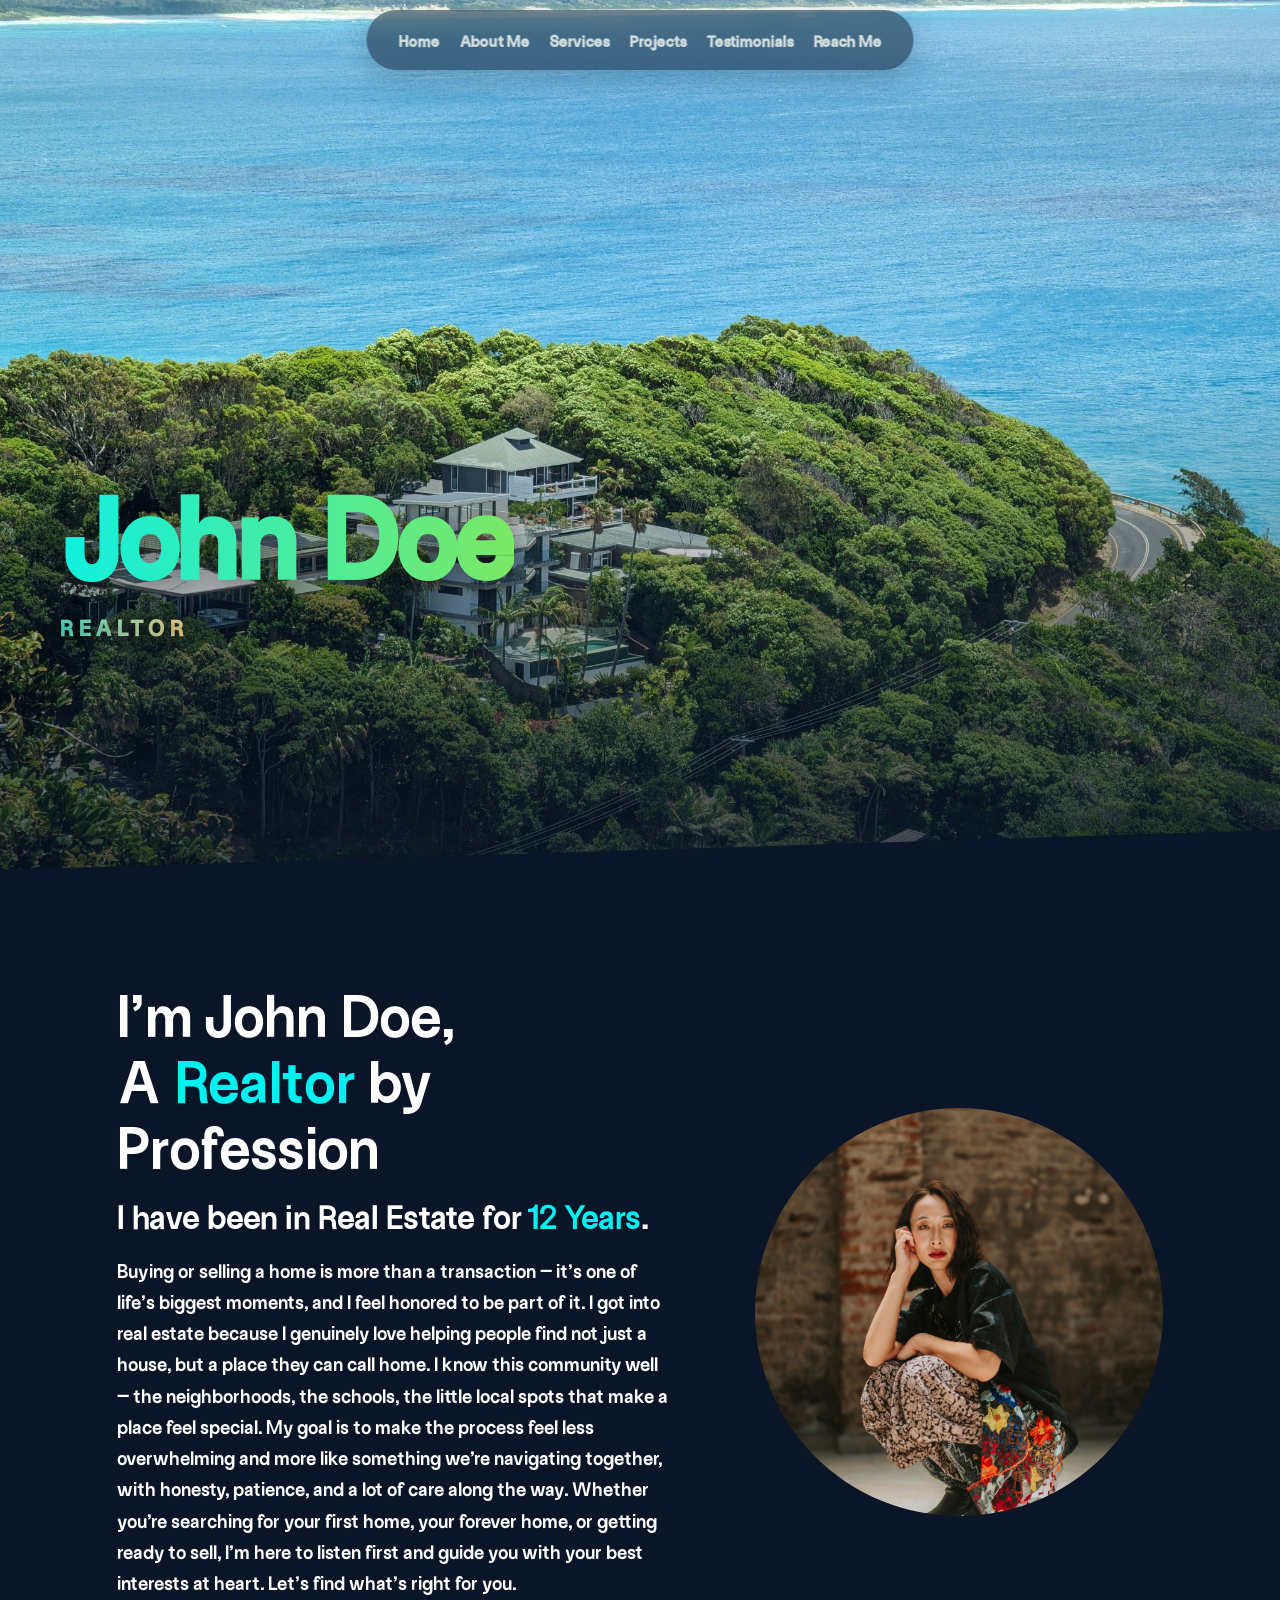
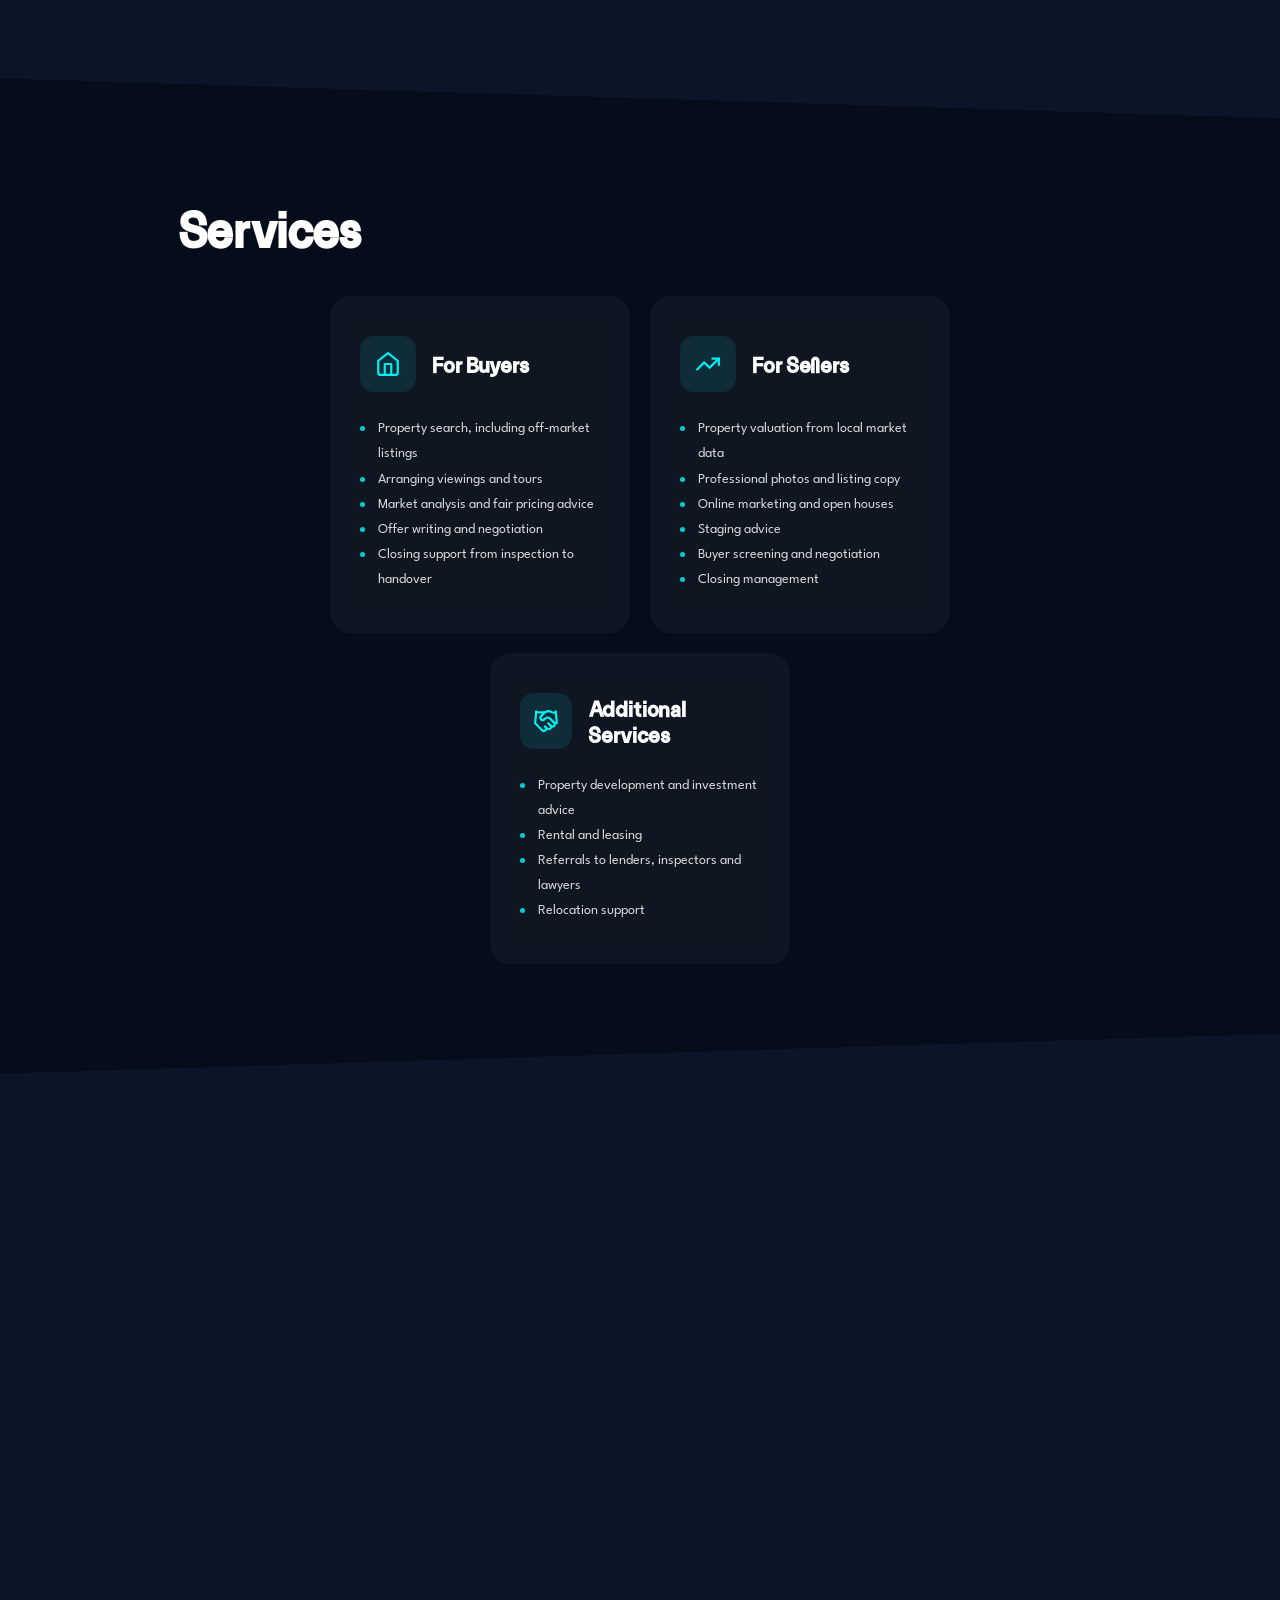
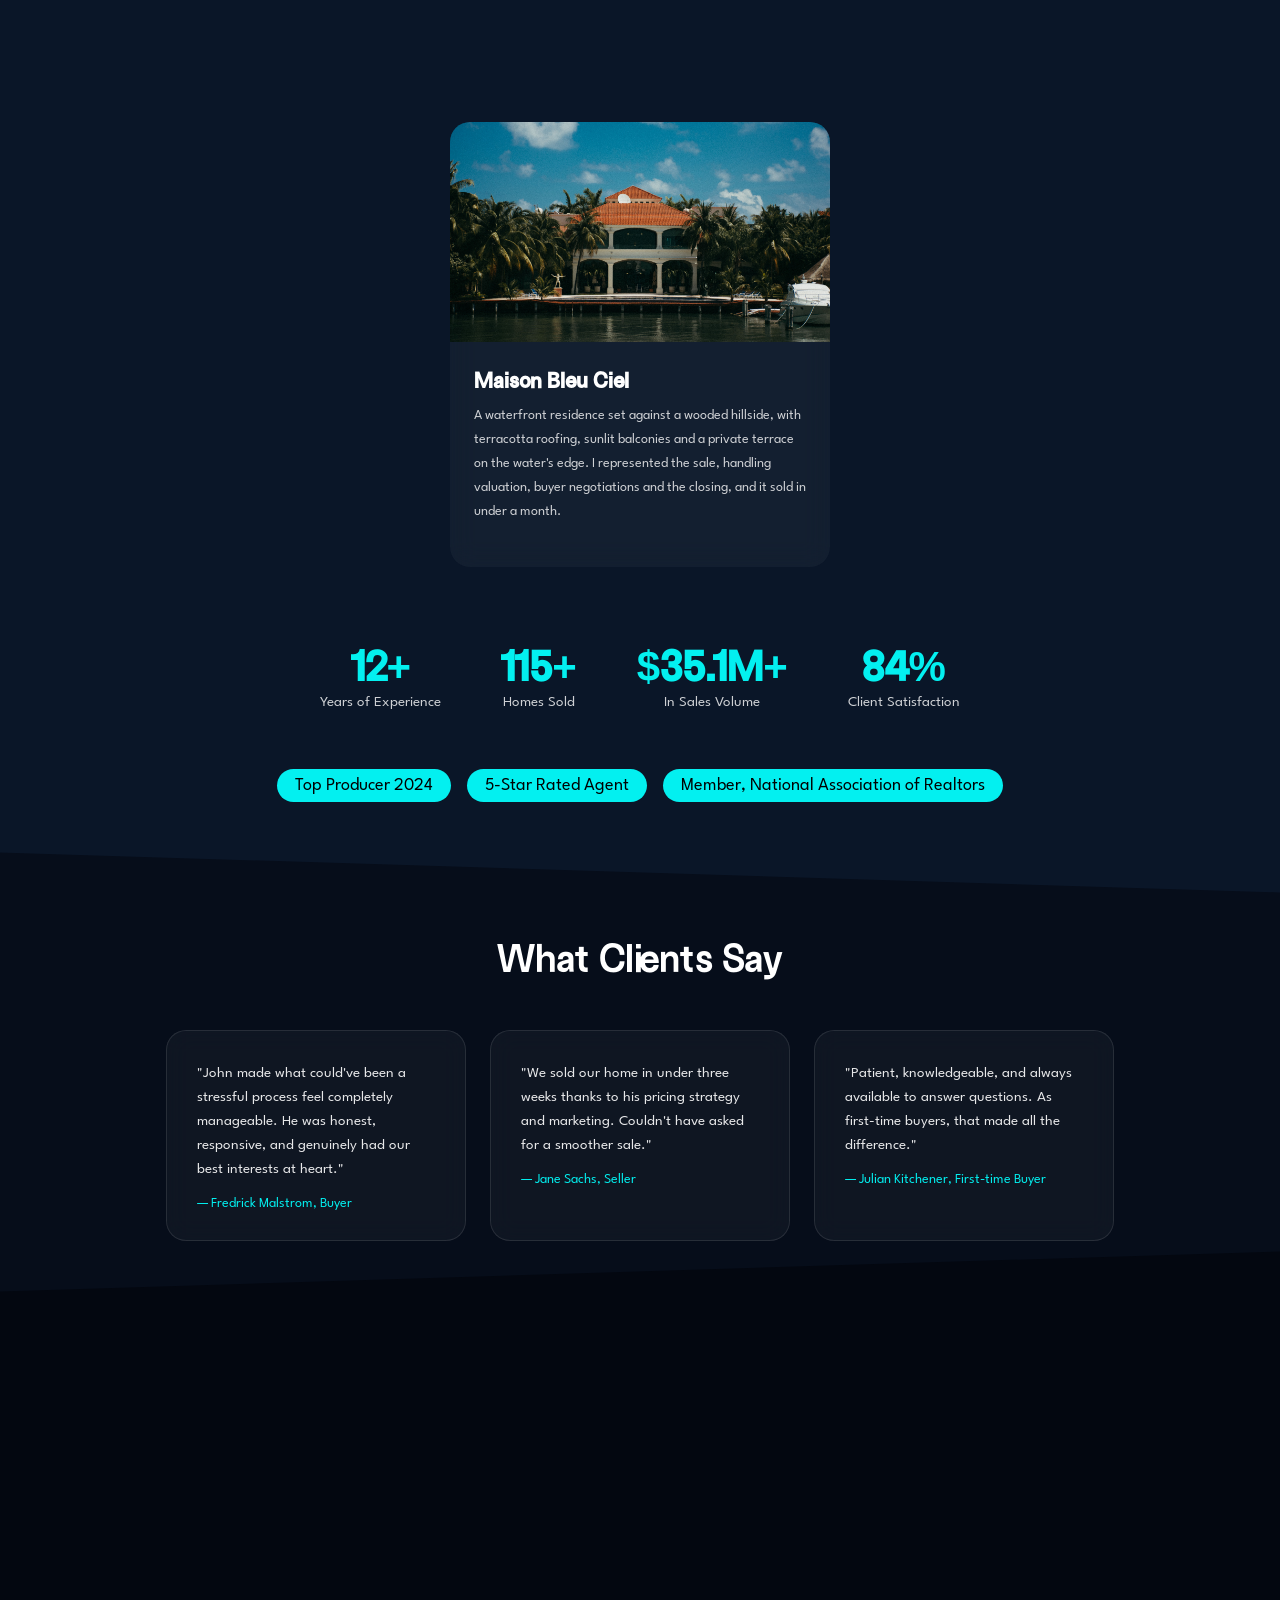
==== commit d2bb3c09: "Update stylesheet links to relative paths" ====
--- a/index.html
+++ b/index.html
@@ -3,8 +3,8 @@
 <head>
     <meta charset="UTF-8">
     <meta name="viewport" content="width=device-width, initial-scale=1.0">
-    <link rel="stylesheet" href="../css/main.css">
-    <link rel="stylesheet" href="../css/mobile.css">
+    <link rel="stylesheet" href="./css/main.css">
+    <link rel="stylesheet" href="./css/mobile.css">
     <title>Document</title>
 </head>
 <body>
@@ -334,4 +334,4 @@
     <script src="../javascript/main.js"></script>
 
 </body>
-</html>+</html>
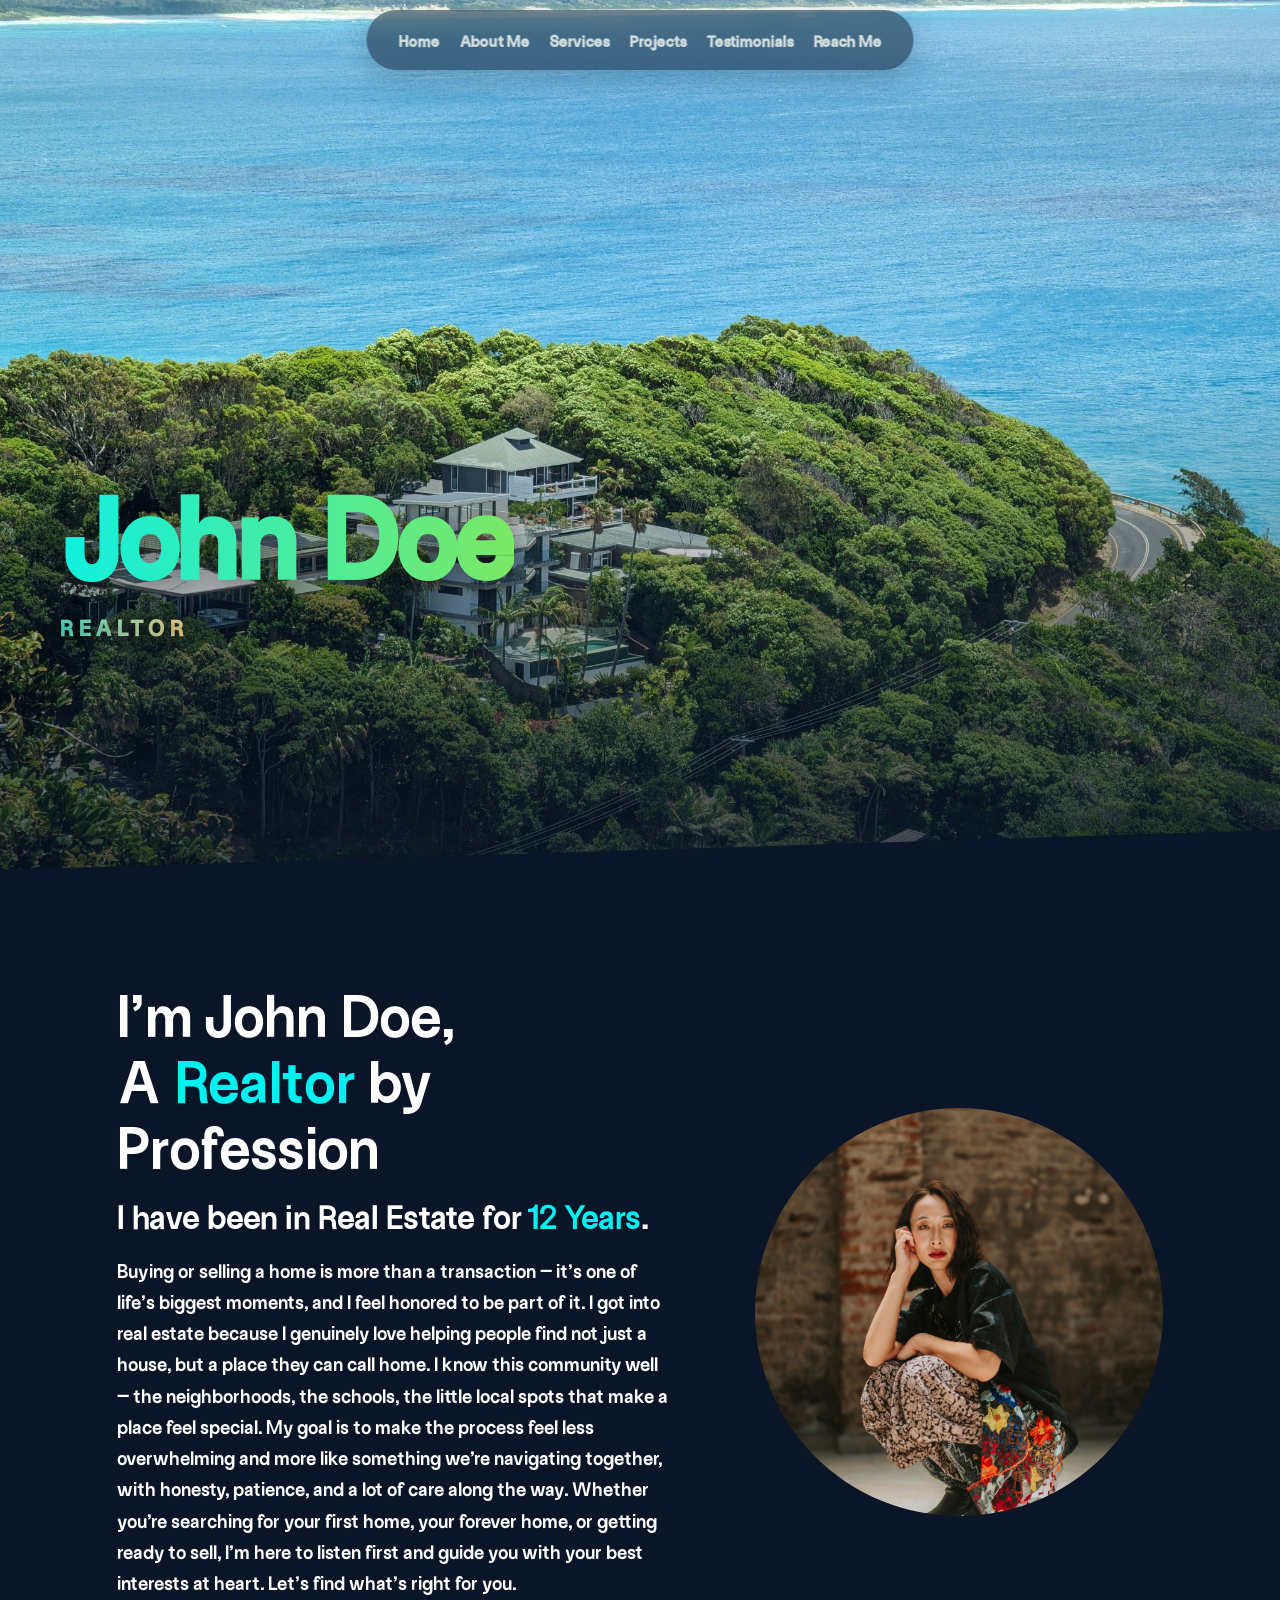
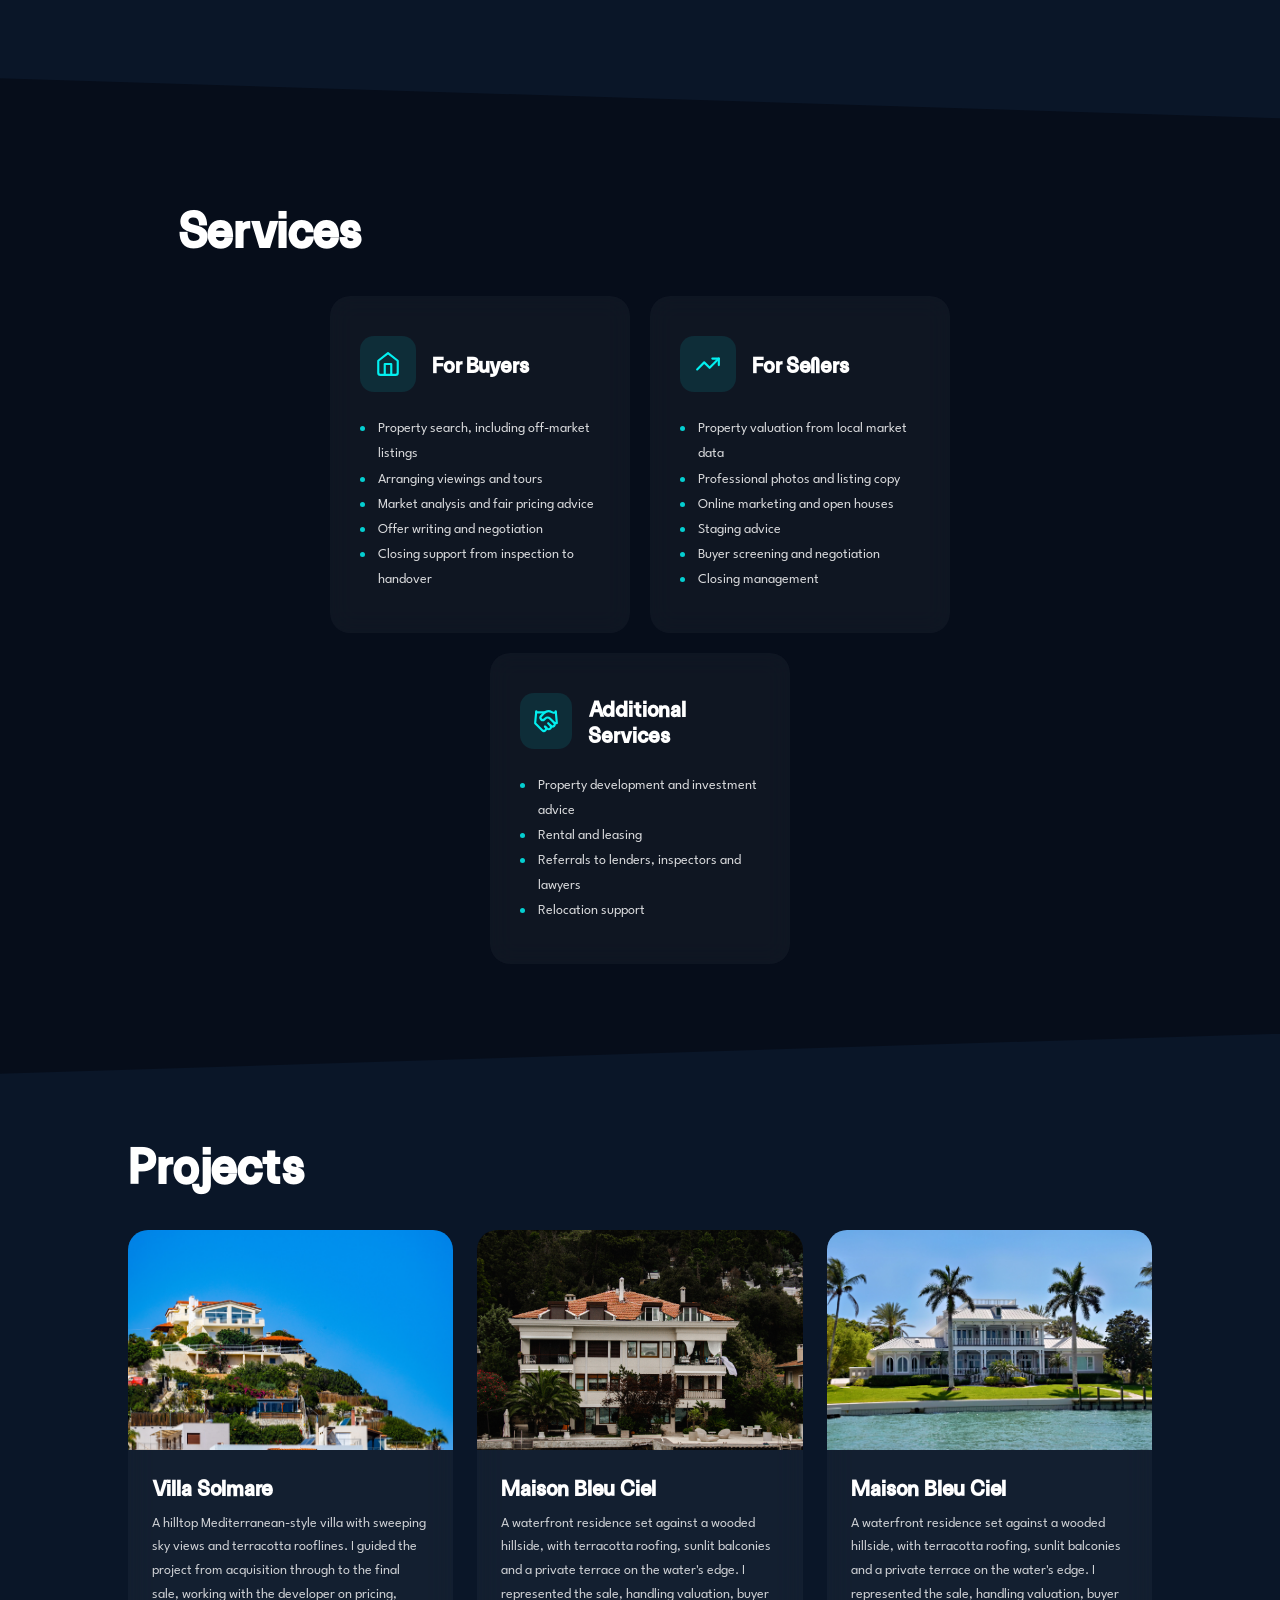
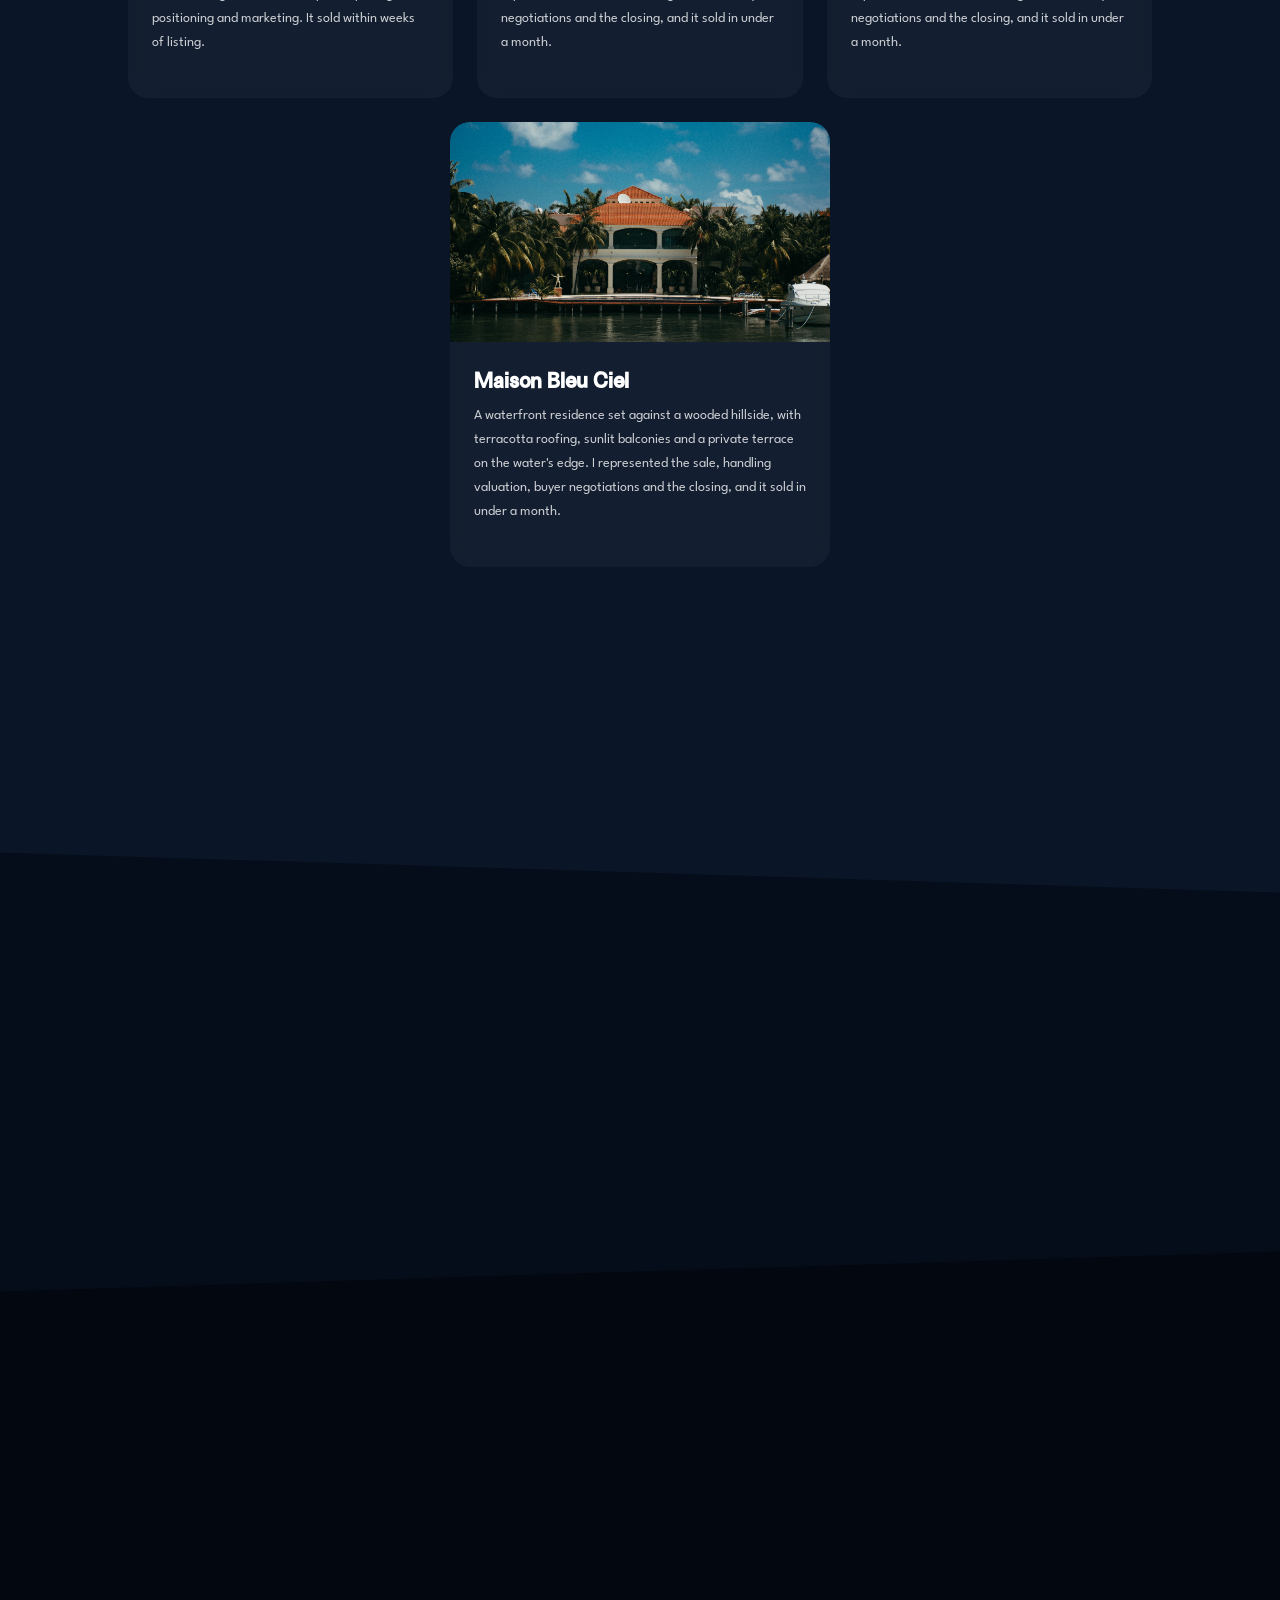
==== commit d2623145: "Update stylesheet links to absolute paths" ====
--- a/index.html
+++ b/index.html
@@ -3,8 +3,8 @@
 <head>
     <meta charset="UTF-8">
     <meta name="viewport" content="width=device-width, initial-scale=1.0">
-    <link rel="stylesheet" href="./css/main.css">
-    <link rel="stylesheet" href="./css/mobile.css">
+    <link rel="stylesheet" href="/main.css">
+    <link rel="stylesheet" href="/mobile.css">
     <title>Document</title>
 </head>
 <body>
--- a/main.css
+++ b/main.css
@@ -0,0 +1,792 @@
+*{
+    padding: 0;
+    margin: 0;
+    box-sizing: border-box;
+}
+body{
+    background-color: rgb(2, 17, 44);
+}
+html{
+    scroll-behavior: smooth ;
+}
+:root {
+  --navy-base: #0a1628;      /* your About section navy */
+  --navy-darker: #060d1a;    /* one shade down, for variation */
+  --navy-deepest: #030710;   /* deepest shade, for Contact */
+  --accent: #03f0f0;         /* your gold */
+  --glass: rgba(10, 22, 40, 0.5);   /* change the alpha here to adjust both */
+}
+
+
+@font-face{
+    font-family: Liga Sans;
+    src: url("../LigaSans-Bold.otf") format("opentype");
+    font-weight: 400px;
+    font-style: normal;
+    font-display: swap;
+}
+@font-face{
+    font-family: League Spartan;
+    src: url("../LeagueSpartan-VF.woff") format("woff");
+    font-weight: 400px;
+    font-style: normal;
+    font-display: swap;
+}
+
+
+.hero{
+    background-image: var(--hero-bg, url(../pexels-dennis-salamida-1882776-14974363.jpg));
+    background-size: cover;
+    background-position: center;
+    background-repeat: no-repeat;
+    min-height: 100vh;
+}
+.hero-h1,
+.hero-h3 {
+  background: linear-gradient(90deg, #03f0f0, #ffd98a);
+  -webkit-background-clip: text;
+  background-clip: text;
+  color: transparent;
+  width: fit-content;
+  /* soft halo around the letters only */
+  filter: drop-shadow(0 0 12px rgba(0,0,0,.55))
+          drop-shadow(0 2px 4px rgba(0,0,0,.4));
+
+  animation: rise .8s ease both;
+}
+
+
+.hero-h1, .hero .role { animation: rise .8s ease both; }
+.hero .role { animation-delay: .25s; }
+@keyframes rise {
+  from { opacity: 0; transform: translateY(40px); }
+  to   { opacity: 1; transform: none; }
+}
+.hero-h3 { animation-delay: .25s; }
+@keyframes rise {
+  from { opacity: 0; transform: translateY(40px); }
+  to   { opacity: 1; transform: none; }
+}
+.reveal {
+  opacity: 0;
+  transform: translateY(40px);
+  transition: opacity 0.8s ease, transform 0.8s ease;
+  transition-delay: var(--reveal-delay, 0s);
+}
+.reveal.in-view {
+  opacity: 1;
+  transform: none;
+}
+
+
+
+a{
+  text-decoration: none;
+}
+.navbar {
+  position: fixed;
+  top: 10px;
+  left: 50%;
+  transform: translateX(-50%);
+  z-index: 1000;
+  display: flex;
+  flex-direction: row;
+  align-items: center;
+  justify-content: center;
+  gap: 20px;
+  width: fit-content;
+  height: 20px;
+  padding: 20px 32px;
+  box-sizing: content-box;
+  border-radius: 50px;
+  background-color: var(--glass);
+  box-shadow: 0 8px 32px rgba(0, 0, 0, 0.2);
+  backdrop-filter: blur(10px);
+  -webkit-backdrop-filter: blur(10px);
+  font-family: "Liga Sans", Arial, sans-serif;
+  font-weight: 900;
+}
+.nav-links {
+  color: #d1dddd;
+  font-size: 1rem;
+  white-space: nowrap;
+  flex-shrink: 0;
+}
+.nav-links:hover {
+  color: var(--accent);
+}
+/* Mobile-only elements hidden on desktop */
+.navbar .nav-toggle,
+.mobile-menu,
+.mobile-menu-backdrop {
+  display: none;
+}
+/* Hamburger styling (shown only on mobile) */
+.navbar .nav-toggle {
+  flex-direction: column;
+  align-items: center;
+  justify-content: center;
+  gap: 6px;
+  width: 100%;
+  height: 100%;
+  padding: 0;
+  background: none;
+  border: 0;
+  outline: none;
+  cursor: pointer;
+  -webkit-tap-highlight-color: transparent;
+}
+.navbar .nav-toggle .bar {
+  display: block;
+  width: 24px;
+  height: 2px;
+  border-radius: 2px;
+  background: linear-gradient(145deg, #03f0f0, #8affff);
+}
+.navbar .nav-toggle .bar {
+  transition: transform 0.3s ease, opacity 0.2s ease;
+}
+/* Open state: lines become an X */
+.navbar .nav-toggle[aria-expanded="true"] .bar:nth-child(1) {
+  transform: translateY(8px) rotate(45deg);
+}
+.navbar .nav-toggle[aria-expanded="true"] .bar:nth-child(2) {
+  opacity: 0;
+}
+.navbar .nav-toggle[aria-expanded="true"] .bar:nth-child(3) {
+  transform: translateY(-8px) rotate(-45deg);
+}
+/* ---------- Hero ---------- */
+.hero {
+  position: relative;
+  display: flex;
+  flex-direction: column;
+  justify-content: start;
+  background-size: cover;
+  background-position: center;
+}
+/* Dark fade at the bottom so the text stays readable over the photo */
+.hero::before {
+  content: "";
+  position: absolute;
+  inset: 0;
+  background: linear-gradient(to top, rgba(10, 22, 40, 0.75), rgba(10, 22, 40, 0) 60%);
+  pointer-events: none;
+}
+.hero-content {
+  position: relative;               /* keeps the text above the overlay */
+  width: 100%;
+  height: 80vh;
+  display: flex;
+  flex-direction: column;
+  justify-content: flex-end;        /* anchors the text to the bottom-left */
+  align-items: flex-start;
+  padding: 80px 0 80px 0;
+}
+.hero-h1,
+.hero-h3 {
+  font-family: "Liga Sans", Arial, sans-serif;
+  padding-left: 60px;
+}
+.hero-h1 {
+  font-size: clamp(4rem, 9vw, 9rem);
+  line-height: 1.1;                    /* was 0.9; a single line needs more room */
+  width: fit-content;
+  background: linear-gradient(90deg, #03f0f0, #7be965);   /* left to right suits one line */
+  -webkit-background-clip: text;
+  background-clip: text;
+  color: transparent;
+  -webkit-text-fill-color: transparent;
+  filter: drop-shadow(0 2px 12px rgba(0, 0, 0, 0.45));
+}
+.hero-h3 {
+  font-size: 1.4rem;
+  letter-spacing: 0.25em;
+  text-transform: uppercase;           /* "Realtor" as a small label */
+  margin-top: 16px;
+  max-width: 36ch;
+  background: linear-gradient(160deg, #03f0f0);
+  -webkit-background-clip: text;
+  background-clip: text;
+  color: transparent;
+  -webkit-text-fill-color: transparent;
+  filter: drop-shadow(0 2px 12px rgba(0, 0, 0, 0.45));
+  text-shadow: 0 2px 12px rgba(0, 0, 0, 0.45);
+}
+
+
+
+.about-sec {
+  min-height: 500px;
+  display: flex;
+  align-items: center;
+  justify-content: center;
+  position: relative;
+  background: #0a1628;
+  clip-path: polygon(0 40px, 100% 0, 100% 100%, 0 100%);
+  margin-top: -70px;
+  scroll-margin: -40px;
+}
+.about-inner {
+  display: flex;
+  flex-wrap: wrap;                       /* columns stack when there isn't room */
+  align-items: center;
+  justify-content: space-between;
+  width: 100%;
+  max-width: 1200px;
+  margin: 0 auto;
+  padding: 80px clamp(24px, 6vw, 80px);  /* 24px on phones, 80px on desktop */
+  gap: clamp(16px, 4vw, 40px);
+  box-sizing: border-box;
+}
+.about-content {
+  flex: 1 1 380px;                       /* grows, shrinks, wraps below ~380px */
+  padding: clamp(32px, 6vw, 70px) 0;
+}
+.photo-wrapper {
+  flex: 1 1 280px;
+  display: flex;
+  justify-content: center;
+  padding: clamp(16px, 4vw, 70px) 0;
+}
+.blob-wrapper {
+  position: relative;
+  width: min(100%, 500px);               /* never wider than its column */
+  aspect-ratio: 1;                       /* stays square without a fixed height */
+}
+.blob-photo {
+  position: absolute;
+  bottom: 0;
+  right: 0;
+  width: 90%;                            /* 450 / 500, same offset look as before */
+  height: 90%;
+  object-fit: cover;
+  border-radius: 50%;
+  z-index: 2;
+}
+/* Text */
+.about-txt,
+.about-subtxt,
+.about-context {
+  font-family: "Liga Sans", Arial, sans-serif;
+  color: #fff;
+  overflow-wrap: break-word;
+}
+
+.about-txt     { font-size: clamp(2rem, 6vw, 3.75rem); line-height: 1.1; }
+.about-subtxt  { font-size: clamp(1.25rem, 3vw, 2.125rem); line-height: 1.2; }
+.about-context { font-size: clamp(1rem, 0.9rem + 0.4vw, 1.25rem); line-height: 1.6; }
+
+.about-sec span {                        /* scoped so it can't leak into other sections */
+  color: #03f0f0;
+}
+.hero-h1, .project-info,
+.hero-h3, .project-desc,
+.about-subtxt,
+.about-txt, .about-context {
+  font-variant-ligatures: none;
+  font-feature-settings: "liga" 0, "dlig" 0, "calt" 0;
+}
+
+
+.services{
+    min-height: 800px;
+    display: flex;
+    flex-direction: column;
+    align-items: center;
+    justify-content: start;
+    clip-path: polygon(100% 40px, 0 0, 0 100%, 100% 100%);
+    margin-top: -70px; /* pulls it up to overlap the hero */
+    padding-top: 80px;
+    scroll-margin: -60px;
+    background: var(--navy-darker);
+}
+.service {
+  width: 80%;
+  min-height: 700px;
+  display: flex;
+  flex-direction: column;
+  align-items: center;
+  padding: 0 50px 140px;
+}
+.serv-heading {
+  align-self: flex-start;
+  font-family: "Liga Sans", Arial, sans-serif;
+  color: rgb(255, 255, 255);
+  padding-top: 40px;
+  font-size: 50px;
+}
+.services-container {
+  width: 100%;
+  display: flex;
+  flex-wrap: wrap;
+  align-items: stretch;
+  justify-content: center;   /* centres every row */
+  gap: 20px;
+  padding-top: 20px;
+}
+.service-header {
+  display: flex;
+  align-items: center;
+  gap: 16px;
+  margin-bottom: 24px; /* replaces the icon's old margin-bottom */
+}
+.services-card .desc {
+  flex: 1;                 
+  display: flex;
+  flex-direction: column;
+}
+.service-card {
+  background: rgba(255, 255, 255, 0.04);
+  backdrop-filter: blur(12px);
+  -webkit-backdrop-filter: blur(12px);
+  border-radius: 20px;
+  padding: 40px 30px;
+  width: 300px;
+}
+.service-icon {
+  width: 56px;
+  height: 56px;
+  border-radius: 14px;
+  background: rgba(240, 191, 46, 0.1);
+  display: flex;
+  align-items: center;
+  justify-content: center;
+  margin-bottom: 0;
+}
+.service-icon svg {
+  stroke: #03f0f0;
+}
+.service-icon {
+  background: rgba(3, 240, 240, 0.1);   /* was rgba(240, 191, 46, 0.1), the yellow tint behind each icon */
+}
+.service-icon img {
+  width: 26px;
+  height: 26px;
+}
+.service-title {
+  font-family: "Liga Sans", Arial, sans-serif;
+  color: white;
+  font-size: 22px;
+  margin-bottom: 0;
+}
+.service-list {
+  list-style: none;
+  padding: 0;
+  margin: 0;
+}
+.service-list li {
+  color: white;
+  font-family: "League Spartan", Arial, sans-serif;
+  font-size: 14px;
+  opacity: 0.85;
+  line-height: 1.8;
+  padding-left: 18px;
+  position: relative;
+}
+.service-list li::before {
+  content: '';
+  position: absolute;
+  left: 0;
+  top: 10px;
+  width: 5px;
+  height: 5px;
+  border-radius: 50%;
+  background: var(--accent);
+}
+.serv-desc {
+  flex: 1;
+  display: flex;
+  flex-direction: column;
+  justify-content: space-between;
+  margin: 0;
+  padding-left: 20px;
+  font-family: "League Spartan", Arial, sans-serif;
+  font-size: 18px;
+  line-height: 1.6;
+  color: white;
+  opacity: 0.85;
+}
+.serv-desc li + li {
+  margin-top: 6px;
+}
+.serv-desc li::marker {
+  color: #72c4c4;            /* matches your hero gradient */
+}
+
+
+
+.projects{
+    min-height: 800px;
+    display: flex;
+    flex-direction: column;
+    align-items: center;
+    justify-content: start;
+    clip-path: polygon(0 40px, 100% 0, 100% 100%, 0 100%);
+    margin-top: -70px; /* pulls it up to overlap the hero */
+    padding-top: 80px;
+    scroll-margin: -60px;
+    background: var(--navy-base);
+}
+.project{
+    width: 80%;
+    height: 100%;
+    display: flex;
+    flex-direction: column;
+}
+.project-container{
+    width: 100%;
+    height: 100%;
+    display: flex;
+    padding: 12px 0;
+    flex-direction: row;
+    flex-wrap: wrap;
+    justify-content: center;
+    grid-template-columns: repeat(auto-fit, minmax(300px, 1fr));
+    gap: 24px;
+    justify-content: space-evenly;
+}
+.proj-heading{
+    font-family: "Liga Sans", Arial, sans-serif;
+    color: rgb(255, 255, 255);
+    padding-top: 20px;
+    font-size: 50px;
+    margin-bottom: 24px;
+}
+.project-card {
+  background: rgba(255, 255, 255, 0.04);
+  backdrop-filter: blur(12px);
+  -webkit-backdrop-filter: blur(12px);
+  border-radius: 20px;
+  overflow: hidden;
+  flex: 1 1 300px; /* grow, shrink, but never smaller than 300px */
+  max-width: 380px; /* prevents cards from stretching too wide on large screens */
+}
+.project-img {
+  width: 100%;
+  height: 220px;
+  overflow: hidden;
+}
+.project-img img {
+  width: 100%;
+  height: 100%;
+  object-fit: cover;
+}
+.project-info {
+  padding: 24px;
+}
+.project-title {
+  font-family: "Liga Sans", Arial, sans-serif;
+  color: white;
+  font-size: 22px;
+  margin-bottom: 12px;
+}
+.project-desc {
+  font-family: "League Spartan", Arial, sans-serif;
+  color: white;
+  font-size: 14px;
+  opacity: 0.8;
+  line-height: 1.7;
+  margin-bottom: 20px;
+}
+/* watermark logo, same as the contact cards */
+.project-card::after {
+  content: "";
+  position: absolute;
+  top: 9px;
+  right: 13px;
+  width: 220px;
+  height: 220px;
+  background: var(--brand);
+  -webkit-mask: var(--watermark) no-repeat center / contain;
+  mask: var(--watermark) no-repeat center / contain;
+  opacity: 0.15;
+  pointer-events: none;
+  z-index: 0;
+  transform: rotate(-15deg);
+}
+.desc {
+  width: 50%;
+  margin-top: 10px;
+  padding: 5px;
+  display: flex;
+  flex-direction: column;
+  gap: 8px;
+}
+/* hides the description area while it's still empty */
+.project-desc:empty {
+  display: none;
+}
+/* Stats bar */
+.stats-sec {
+  background: var(--navy-base);
+  display: flex;
+  flex-wrap: wrap;
+  justify-content: center;
+  gap: 60px;
+  padding: 60px 40px;
+}
+.stat-item {
+  text-align: center;
+}
+.stat-number {
+  font-family: "Liga Sans", Arial, sans-serif;
+  font-size: 42px;
+  color: var(--accent);
+  font-weight: bold;
+}
+.stat-label {
+  font-family: "League Spartan", Arial, sans-serif;
+  color: white;
+  font-size: 15px;
+  opacity: 0.8;
+  margin-top: 4px;
+}
+/* Awards row */
+.awards-row {
+  display: flex;
+  flex-wrap: wrap;
+  justify-content: center;
+  gap: 16px;
+  padding-bottom: 60px;
+  margin-bottom: 60px;
+}
+.award-badge {
+  color: black;
+  font-family: "League Spartan", Arial, sans-serif;
+  font-size: 18px;
+  padding: 8px 18px;
+  border-radius: 999px;
+  background: var(--accent);
+}
+
+
+/* Testimonials */
+.testimonials-sec {
+  background: var(--navy-darker);
+  padding: 80px 40px;
+  display: flex;
+  clip-path: polygon(100% 40px, 0 0, 0 100%, 100% 100%);
+  margin-top: -70px; /* pulls it up to overlap the hero */
+  padding-top: 80px;
+  flex-direction: column;
+  align-items: center;
+}
+.section-heading {
+  font-family: "Liga Sans", Arial, sans-serif;
+  color: white;
+  font-size: 40px;
+  margin-bottom: 50px;
+}
+.testimonial-grid {
+  display: flex;
+  flex-wrap: wrap;
+  justify-content: center;
+  gap: 24px;
+  max-width: 1100px;
+}
+.testimonial-card {
+  background: rgba(255, 255, 255, 0.04);
+  backdrop-filter: blur(12px);
+  -webkit-backdrop-filter: blur(12px);
+  border: 1px solid rgba(255, 255, 255, 0.1);
+  border-radius: 20px;
+  padding: 30px;
+  width: 300px;
+}
+.testimonial-text {
+  color: white;
+  font-family: "League Spartan", Arial, sans-serif;
+  font-size: 15px;
+  line-height: 1.6;
+  opacity: 0.9;
+}
+.testimonial-author {
+  color: var(--accent);
+  font-family: "League Spartan", Arial, sans-serif;
+  font-size: 14px;
+  margin-top: 16px;
+}
+
+
+
+.reach-me{
+    min-height: 700px;
+    display: flex;
+    flex-direction: column;
+    align-items: center;
+    justify-content: start;
+    clip-path: polygon(0 40px, 100% 0, 100% 100%, 0 100%);
+    margin-top: -70px; /* pulls it up to overlap the hero */
+    padding-top: 80px;
+    padding: 0 50px 140px;
+    background: var(--navy-deepest);
+}
+.reach-me-heading{
+    font-family: "Liga Sans", Arial, sans-serif;
+    color: rgb(255, 255, 255);
+    padding-top: 80px;
+    font-size: 50px;
+}
+.contact{
+    padding-top: 40px;
+    display: flex;
+    flex-wrap: wrap;
+    justify-content: center;
+    gap: 20px;
+}
+.contact-1{
+    width: fit-content;
+    height: fit-content;
+    display: flex;
+    border-radius: 25px;
+    align-items: center;
+    flex-direction: column;
+    padding: 10px 10px 10px 10px;
+    position: relative;
+    background: rgba(255, 255, 255, 0.06);
+    backdrop-filter: blur(12px);
+    -webkit-backdrop-filter: blur(12px);
+    overflow: hidden;
+    background-color: #0a1628;
+    isolation: isolate;
+}
+/* Layer 2: the frosted glass that blurs the logo behind it */
+.contact-1::before {
+  content: '';
+  position: absolute;
+  inset: 0;
+  backdrop-filter: blur(16px);
+  -webkit-backdrop-filter: blur(16px);
+  background: rgba(255, 255, 255, 0.04);
+  z-index: 1;
+}
+.contact-1::after {
+  content: "";
+  position: absolute;
+  width: 220px;
+  height: 220px;
+  background: var(--brand);
+  -webkit-mask: var(--watermark) no-repeat center / contain;
+  mask: var(--watermark) no-repeat center / contain;
+  opacity: 0.65;
+  pointer-events: none;
+  z-index: 0;
+  transform: rotate(-15deg);
+}
+/* Layer 3: your actual content, sharp and on top */
+.contact-1 .profile,
+.contact-1 .socials {
+  position: relative;
+  z-index: 2;
+}
+.profile {
+  width: 160px;
+  height: 160px;
+  flex-shrink: 0;
+  border-radius: 50%;
+  overflow: hidden;
+}
+.profile img {
+  width: 100%;
+  height: 100%;
+  object-fit: cover;
+  object-position: 66% center;
+}
+.socials{
+    width: 100%;
+    height: fit-content;
+    margin-top: 10px;
+    display: flex;
+    flex-direction: row;
+    justify-content: space-evenly;
+    padding: 5px;
+    align-items: center; 
+}
+.social-handle a {
+  display: block;
+  line-height: 1;              /* removes the extra space under the digits */
+}
+.contact-1.whatsapp .social-handle a,
+.contact-1.phone .social-handle a {
+  padding-top: 2px;            /* small optical nudge for numbers */
+}
+.social-logo{
+    width: fit-content;
+    height: 100%;
+}
+.social-handle{
+    width: fit-content;
+    height: 100%;
+}
+.social-logo {
+  display: flex;
+  align-items: center;
+  margin-right: 5px;
+  justify-content: center;
+}
+.social-logo img {
+  height: 20px;
+  width: 20px;
+}
+.social-handle {
+  display: flex;
+  align-items: center;
+  justify-content: center;
+}
+.social-handle a {
+  color: white;
+  font-family: "League Spartan", Arial, sans-serif;
+  font-size: 20px;
+}
+.social-media-platform{
+  color: white;
+  font-family: "League Spartan", Arial, sans-serif;
+}
+.contact-1.whatsapp .social-handle a,
+.contact-1.phone .social-handle a {
+  font-size: 16px; /* smaller than the 20px default */
+}
+
+
+.contact-1.instagram {
+  --watermark: url("https://cdn.simpleicons.org/instagram");
+  --brand: linear-gradient(45deg, #feda75, #fa7e1e, #d62976, #962fbf, #4f5bd5);
+}
+.contact-1.youtube {
+  --watermark: url("https://cdn.simpleicons.org/youtube");
+  --brand: #ff0000;
+}
+.contact-1.facebook {
+  --watermark: url("https://cdn.simpleicons.org/facebook");
+  --brand: #0866ff;
+}
+.whatsapp {
+  --brand: #25d366;
+  --watermark: url("https://cdn.simpleicons.org/whatsapp");
+}
+.phone {
+  --brand: #b5cfbb; 
+  --watermark: url("../telephone.png");
+}
+.icon-white {
+  filter: brightness(0) invert(1);
+}
+.contact-1 > * {
+  position: relative;
+  z-index: 1;
+}
+.contact-1.instagram { --watermark: url("https://cdn.simpleicons.org/instagram/white"); }
+.contact-1.youtube   { --watermark: url("https://cdn.simpleicons.org/youtube/white"); }
+.contact-1.facebook  { --watermark: url("https://cdn.simpleicons.org/facebook/white"); }
+.contact-1.instagram::after { transform: rotate(-15deg); }
+.contact-1.youtube::after   { transform: rotate(12deg); }
+.contact-1.facebook::after  { transform: rotate(-8deg); }
+
+
+
+
+
+
+
+
--- a/mobile.css
+++ b/mobile.css
@@ -0,0 +1,341 @@
+@media (max-width: 999px) {
+  .contact {
+    grid-template-columns: 1fr;   /* better placed next to your .contact rules */
+  }
+  .about-sec    { scroll-margin-top: 20px; }
+  .services     { scroll-margin-top: -30px; }
+  .projects     { scroll-margin-top: -10px; }
+  .testimonials-sec { scroll-margin-top: 10px; }
+  .reach-me     { scroll-margin-top: -10px; }
+
+
+ .hero-h1,
+  .hero-h3 {
+    padding-left: 24px;      /* 60px is too much on a phone */
+  }
+  .hero-h1 {
+    font-size: clamp(3.5rem, 22vw, 6.25rem);
+    background: linear-gradient(90deg, #03f0f0, #7be965);
+    -webkit-background-clip: text;
+    background-clip: text;
+    color: transparent;
+    -webkit-text-fill-color: transparent;
+    width: fit-content;
+  }
+  .hero-h3 {
+    font-size: 1.1rem;
+    letter-spacing: 0.25em;
+    text-transform: uppercase;   /* "Realtor" as a small tracked label */
+    margin-top: 12px;
+    background: linear-gradient(90deg, #03f0f0);
+    -webkit-background-clip: text;
+    background-clip: text;
+    color: transparent;
+    -webkit-text-fill-color: transparent;
+    width: fit-content;
+  }
+  .hero { position: relative; }
+  .hero::before {
+    content: "";
+    position: absolute;
+    inset: 0;
+    background: linear-gradient(to top, rgba(10, 22, 40, 0.85), rgba(10, 22, 40, 0) 80%);
+    pointer-events: none;
+  }
+  .hero-content { position: relative; }   /* keeps text above the overlay */
+
+
+  /* ------- About Me --------*/
+  .photo-wrapper {
+    flex: 1.5 1 280px;
+  }
+  .blob-photo {
+    top: 50%;
+    left: 50%;
+    right: auto;
+    bottom: auto;
+    transform: translate(-50%, -50%);
+  }
+
+
+  /* ------- Services --------*/
+    .service {
+    width: 100%;
+    padding-inline: 0;        /* keeps your bottom padding */
+  }
+  .service-card {
+    box-sizing: border-box;   /* see note below */
+    width: 90%;
+    max-width: 360px;         /* same visual size as desktop */
+  }
+  .serv-heading {
+    align-self: center;
+    text-align: center;
+  }
+
+
+  /* ------- Projects --------*/
+  .project {
+    width: 100%;
+  }
+  .proj-heading {
+    align-self: center;
+    text-align: center;
+  }
+  .project-card {
+    flex: 0 0 auto;      /* stops the 300px flex-basis overriding the width */
+    width: 90%;
+    max-width: 380px;    /* your existing maximum */
+  }
+
+
+  /* ------- Testimonials --------*/
+  .testimonials-sec {
+    padding-inline: 0;        /* keeps your top padding */
+  }
+  .section-heading {
+    text-align: center;       /* stays centred if it ever wraps */
+  }
+  .testimonial-grid {
+    width: 100%;              /* gives the 90% something to measure against */
+  }
+  .testimonial-card {
+    box-sizing: border-box;
+    width: 90%;
+    max-width: 362px;         /* same visual size as desktop */
+  }
+
+
+  /* ------- Reach Me --------*/
+  .reach-me-heading {
+    text-align: center;
+    text-wrap: balance;      /* splits the lines evenly, so no lone word on the last line */
+  }
+  .contact {
+    width: 100%;
+    flex-direction: column;  /* one card per row */
+    align-items: center;
+  }
+  .contact-1 {
+    box-sizing: border-box;
+    width: 90%;
+    max-width: 320px;
+  }
+  .socials{
+    justify-content: center;
+    gap: 5px;
+  }
+}
+
+
+
+@media (max-width: 800px) {
+  .about-content,
+  .photo-wrapper {
+    flex: 1 1 100%;        /* forces the stack, so it always matches the rules below */
+  }
+  .photo-wrapper {
+    order: -1;
+  }
+  .blob-photo {
+    top: 50%;
+    left: 50%;
+    right: auto;
+    bottom: auto;
+    transform: translate(-50%, -50%);
+  }
+}
+
+
+@media (max-width: 650px) {
+  .about-sec    { scroll-margin-top: 20px; }
+  .services     { scroll-margin-top: -30px; }
+  .projects     { scroll-margin-top: -10px; }
+  .testimonials-sec { scroll-margin-top: 10px; }
+  .reach-me     { scroll-margin-top: -40px; }
+
+
+  .navbar {
+    left: 16px;
+    transform: none;
+    width: 56px;
+    height: 56px;
+    padding: 0;
+    gap: 0;
+    border-radius: 50%;
+  }
+  .navbar .nav-links { display: none; }
+  .navbar .nav-toggle { display: flex; }
+  .hero { min-height: 70svh; }
+
+  .mobile-menu {
+  display: flex;
+  flex-direction: column;
+  gap: 28px;
+  position: fixed;
+  top: 0;
+  left: 0;
+  height: 100%;
+  width: min(280px, 80vw);
+  padding: 96px 32px 32px;   /* top padding clears the hamburger */
+  z-index: 999;
+  background-color: var(--glass);
+  backdrop-filter: blur(10px);
+  -webkit-backdrop-filter: blur(10px);
+  box-shadow: 0 8px 32px rgba(0, 0, 0, 0.2);
+  transform: translateX(-100%);
+  visibility: hidden;
+  transition: transform 0.35s ease, visibility 0s linear 0.35s;
+  }
+  .mobile-menu.open {
+    transform: translateX(0);
+    visibility: visible;
+    transition: transform 0.35s ease, visibility 0s;
+  }
+  .mobile-link {
+    color: #fff;
+    font-family: "Liga Sans", Arial, sans-serif;
+    font-weight: 900;
+    font-size: 1.4rem;
+  }
+  .mobile-link:hover {
+    color: var(--accent);
+  }
+  .mobile-menu-backdrop {
+    display: block;
+    position: fixed;
+    inset: 0;
+    z-index: 998;
+    background: rgba(0, 0, 0, 0.4);
+    opacity: 0;
+    pointer-events: none;
+    transition: opacity 0.35s ease;
+  }
+  .mobile-menu-backdrop.open {
+    opacity: 1;
+    pointer-events: auto;
+  }
+
+
+
+  .hero-h1,
+  .hero-h3 {
+    padding-left: 24px;      /* 60px is too much on a phone */
+  }
+  .hero-h1 {
+    font-size: clamp(3.5rem, 22vw, 6.25rem);
+    line-height: 0.9;
+    background: linear-gradient(90deg, #03f0f0, #7be965);
+    -webkit-background-clip: text;
+    background-clip: text;
+    color: transparent;
+    -webkit-text-fill-color: transparent;
+    width: fit-content;
+  }
+  .hero-h1 span {
+    display: block;
+  }
+  .hero-h3 {
+    font-size: 1.1rem;
+    letter-spacing: 0.25em;
+    text-transform: uppercase;   /* "Realtor" as a small tracked label */
+    margin-top: 12px;
+    background: linear-gradient(90deg, #03f0f0);
+    -webkit-background-clip: text;
+    background-clip: text;
+    color: transparent;
+    -webkit-text-fill-color: transparent;
+    width: fit-content;
+  }
+  .hero { position: relative; }
+  .hero::before {
+    content: "";
+    position: absolute;
+    inset: 0;
+    background: linear-gradient(to top, rgba(10, 22, 40, 0.85), rgba(10, 22, 40, 0) 80%);
+    pointer-events: none;
+  }
+  .hero-content { position: relative; }   /* keeps text above the overlay */
+
+
+  /* ------- About Me --------*/
+  .photo-wrapper {
+    order: -1;
+  }
+  .blob-photo {
+    top: 50%;
+    left: 50%;
+    right: auto;
+    bottom: auto;
+    transform: translate(-50%, -50%);
+  }
+
+
+  /* ------- Services --------*/
+    .service {
+    width: 100%;
+    padding-inline: 0;        /* keeps your bottom padding */
+  }
+  .service-card {
+    box-sizing: border-box;   /* see note below */
+    width: 90%;
+    max-width: 360px;         /* same visual size as desktop */
+  }
+  .serv-heading {
+    align-self: center;
+    text-align: center;
+  }
+
+
+  /* ------- Projects --------*/
+  .project {
+    width: 100%;
+  }
+  .proj-heading {
+    align-self: center;
+    text-align: center;
+  }
+  .project-card {
+    flex: 0 0 auto;      /* stops the 300px flex-basis overriding the width */
+    width: 90%;
+    max-width: 380px;    /* your existing maximum */
+  }
+
+
+  /* ------- Testimonials --------*/
+  .testimonials-sec {
+    padding-inline: 0;        /* keeps your top padding */
+  }
+  .section-heading {
+    text-align: center;       /* stays centred if it ever wraps */
+  }
+  .testimonial-grid {
+    width: 100%;              /* gives the 90% something to measure against */
+  }
+  .testimonial-card {
+    box-sizing: border-box;
+    width: 90%;
+    max-width: 362px;         /* same visual size as desktop */
+  }
+
+
+    /* ------- Reach Me --------*/
+  .reach-me-heading {
+    text-align: center;
+    text-wrap: balance;      /* splits the lines evenly, so no lone word on the last line */
+  }
+  .contact {
+    width: 100%;
+    flex-direction: column;  /* one card per row */
+    align-items: center;
+  }
+  .contact-1 {
+    box-sizing: border-box;
+    width: 90%;
+    max-width: 320px;
+  }
+  .socials{
+    justify-content: center;
+    gap: 5px;
+  }
+}
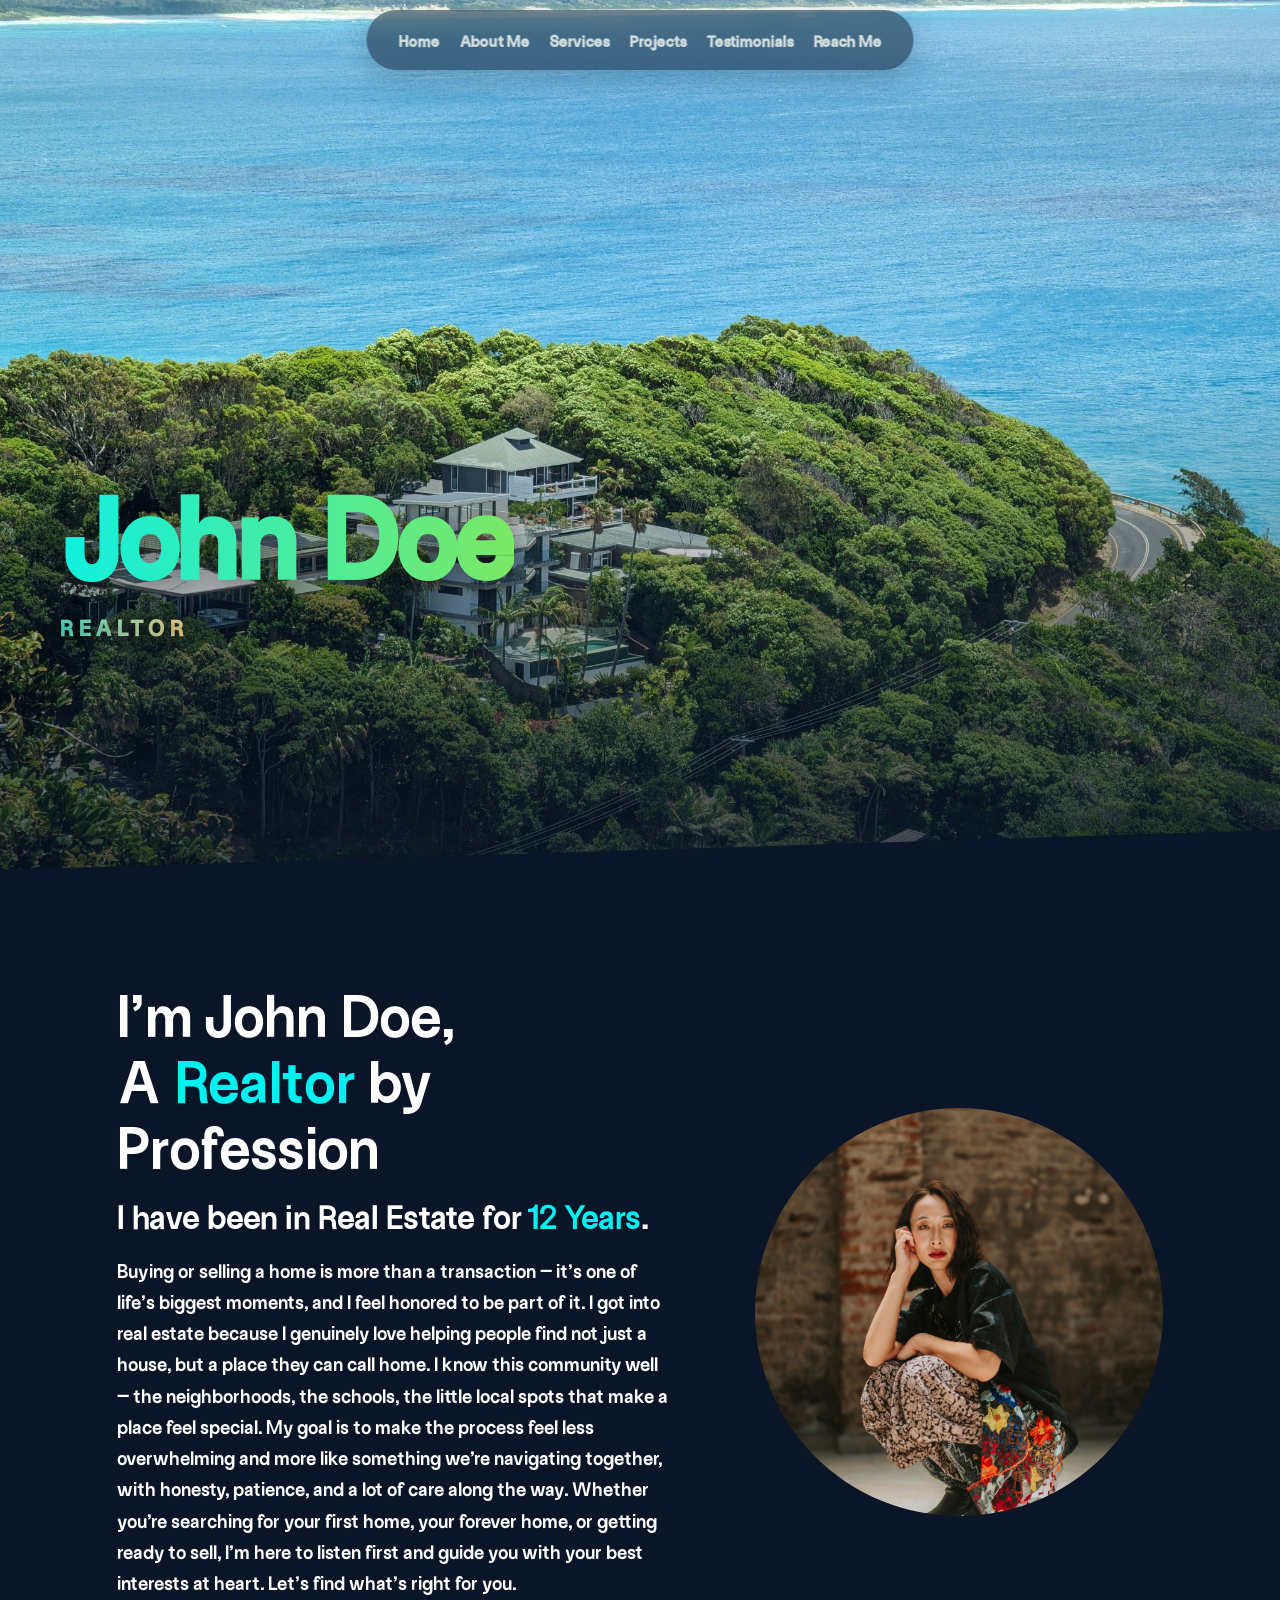
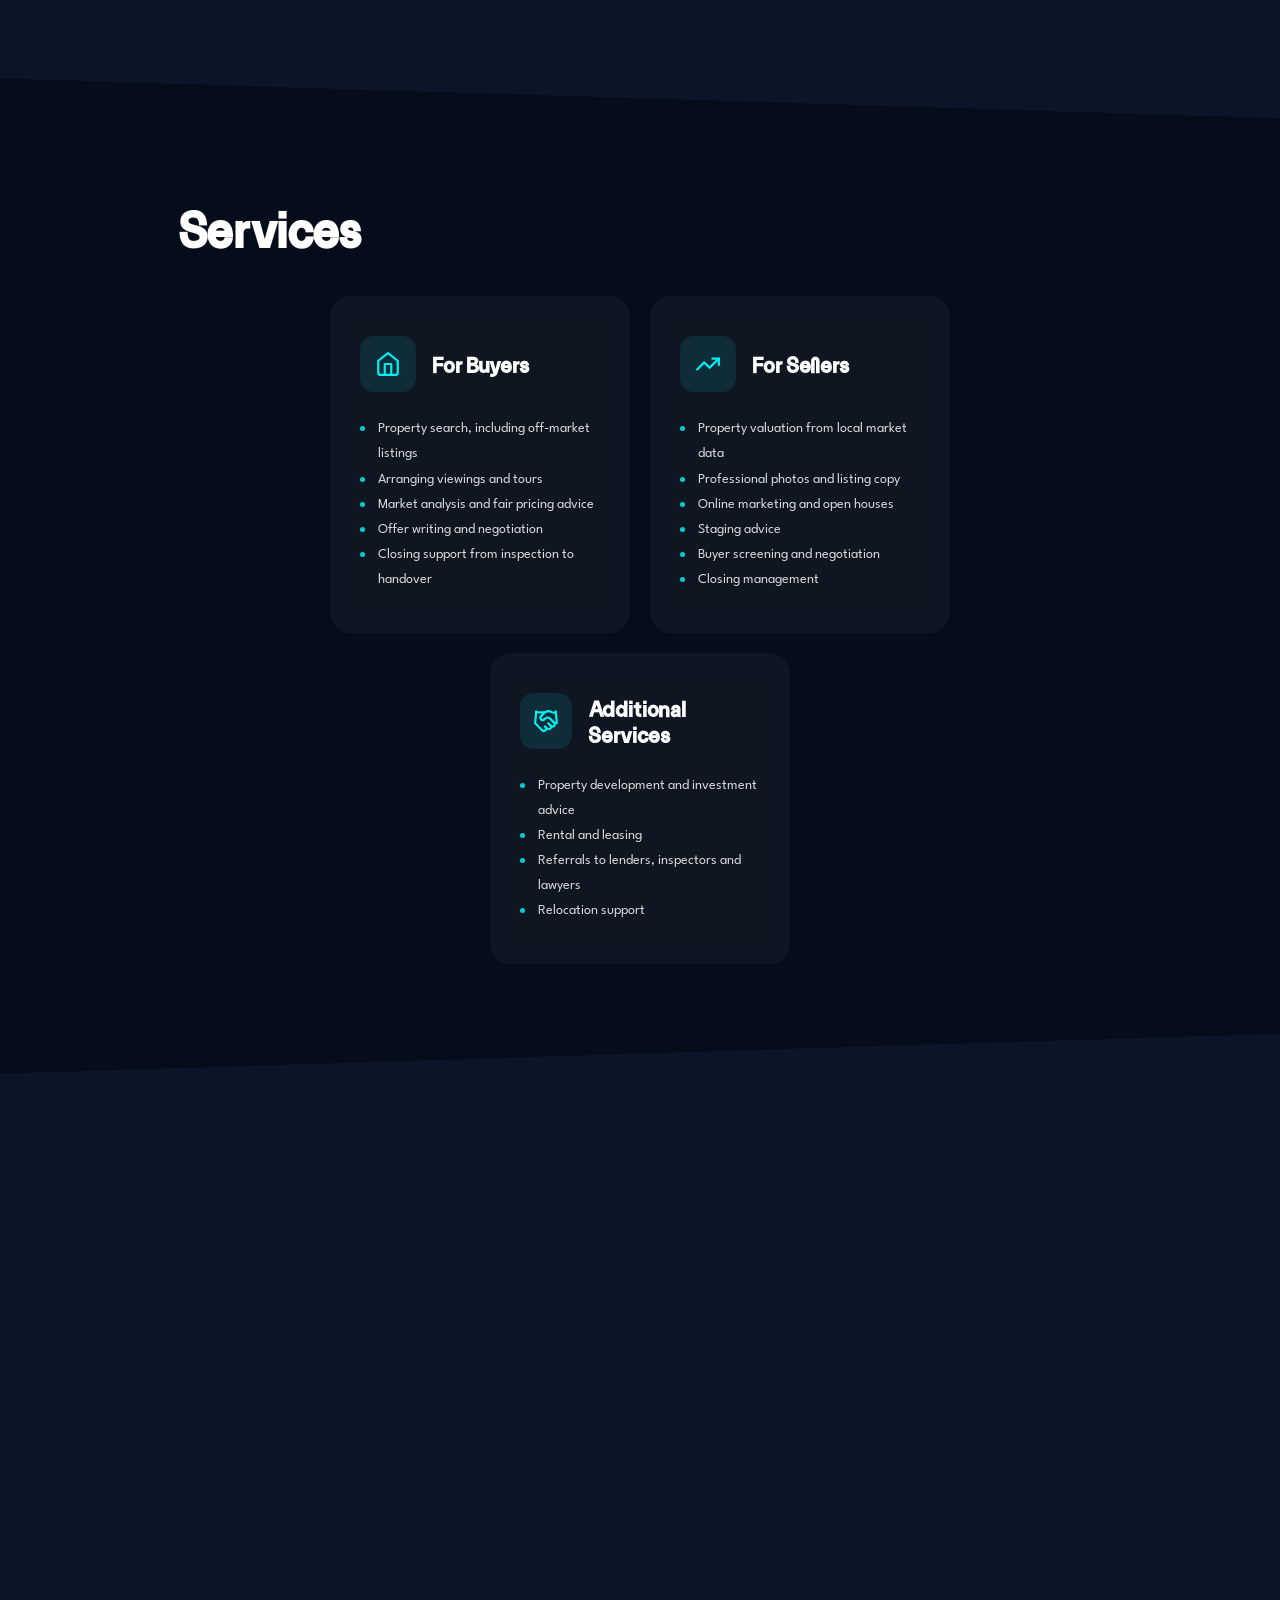
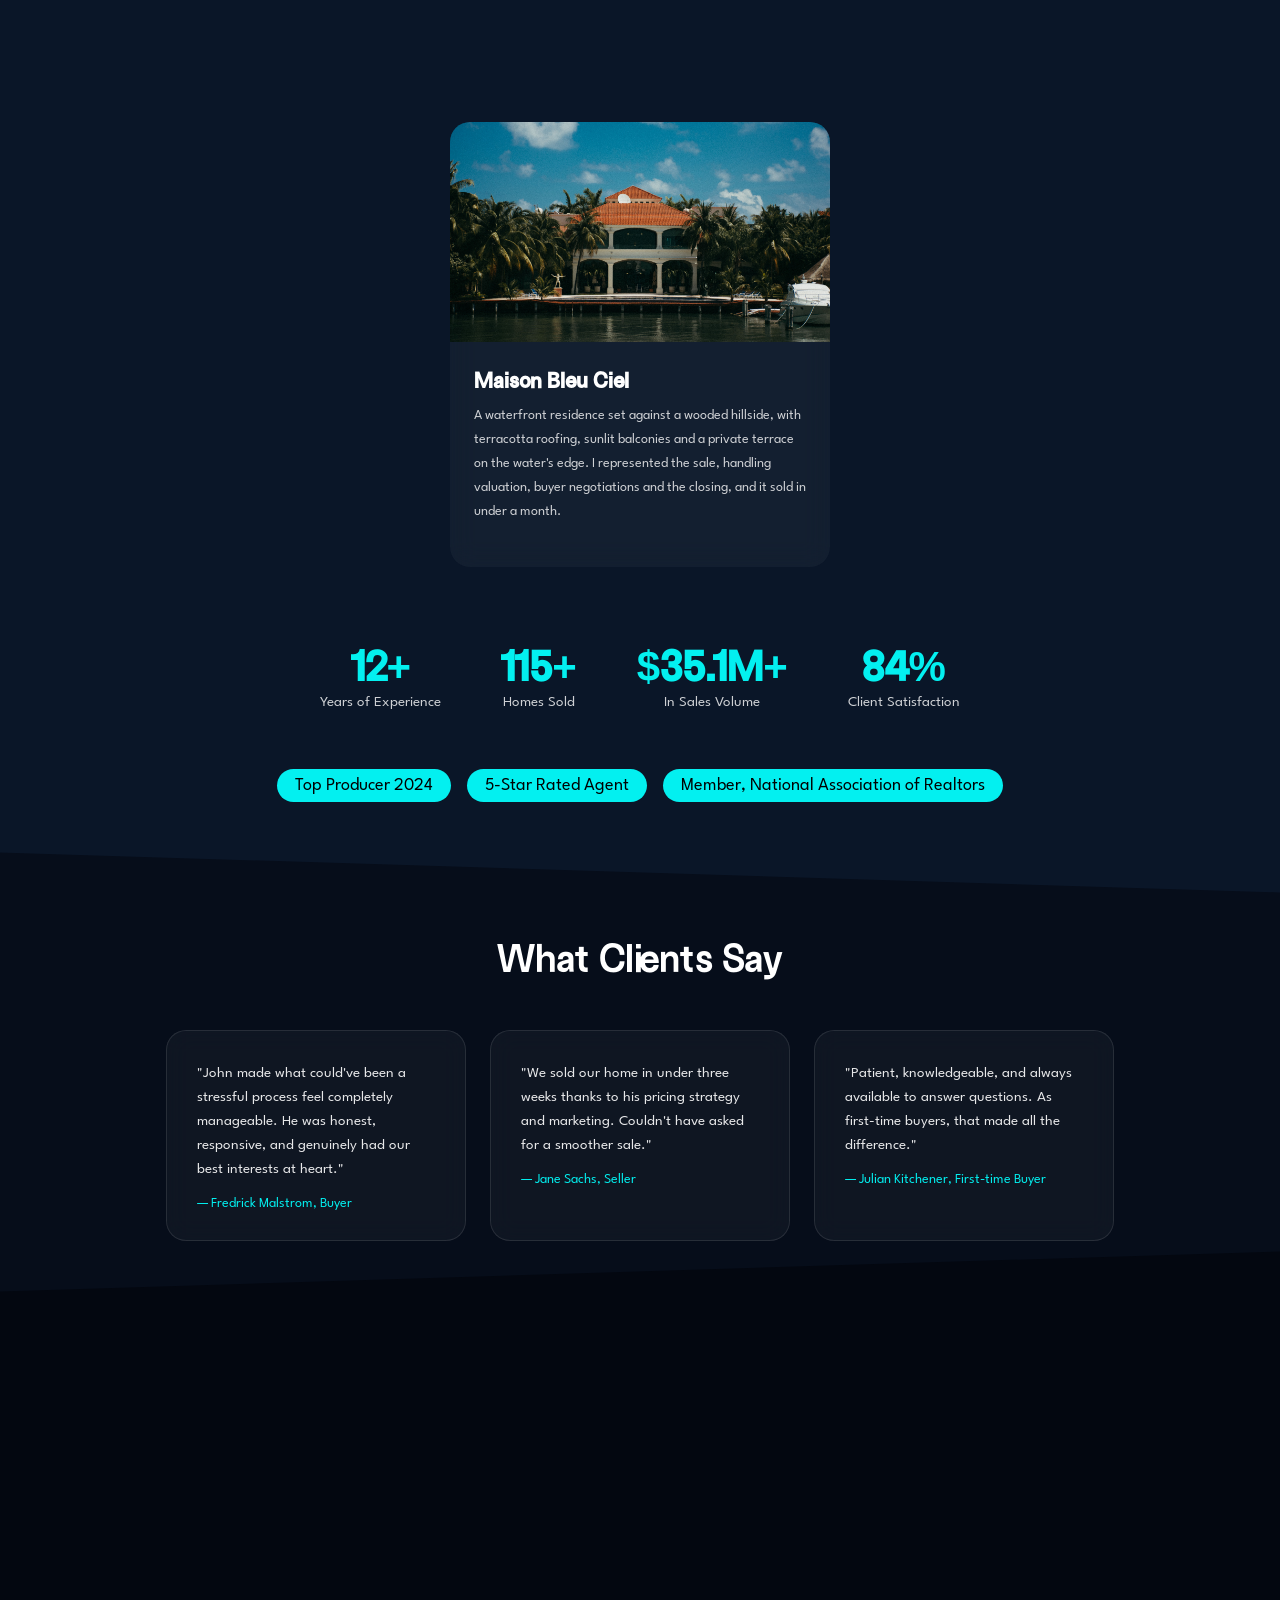
==== commit 4ba0aa33: "Change document title to 'Realtor'" ====
--- a/index.html
+++ b/index.html
@@ -5,7 +5,7 @@
     <meta name="viewport" content="width=device-width, initial-scale=1.0">
     <link rel="stylesheet" href="/main.css">
     <link rel="stylesheet" href="/mobile.css">
-    <title>Document</title>
+    <title>Realtor</title>
 </head>
 <body>
     
--- a/main.css
+++ b/main.css
@@ -20,14 +20,14 @@
 
 @font-face{
     font-family: Liga Sans;
-    src: url("../LigaSans-Bold.otf") format("opentype");
+    src: url("/fonts/LigaSans-Bold.otf") format("opentype");
     font-weight: 400px;
     font-style: normal;
     font-display: swap;
 }
 @font-face{
     font-family: League Spartan;
-    src: url("../LeagueSpartan-VF.woff") format("woff");
+    src: url("/fonts/LeagueSpartan-VF.woff") format("woff");
     font-weight: 400px;
     font-style: normal;
     font-display: swap;
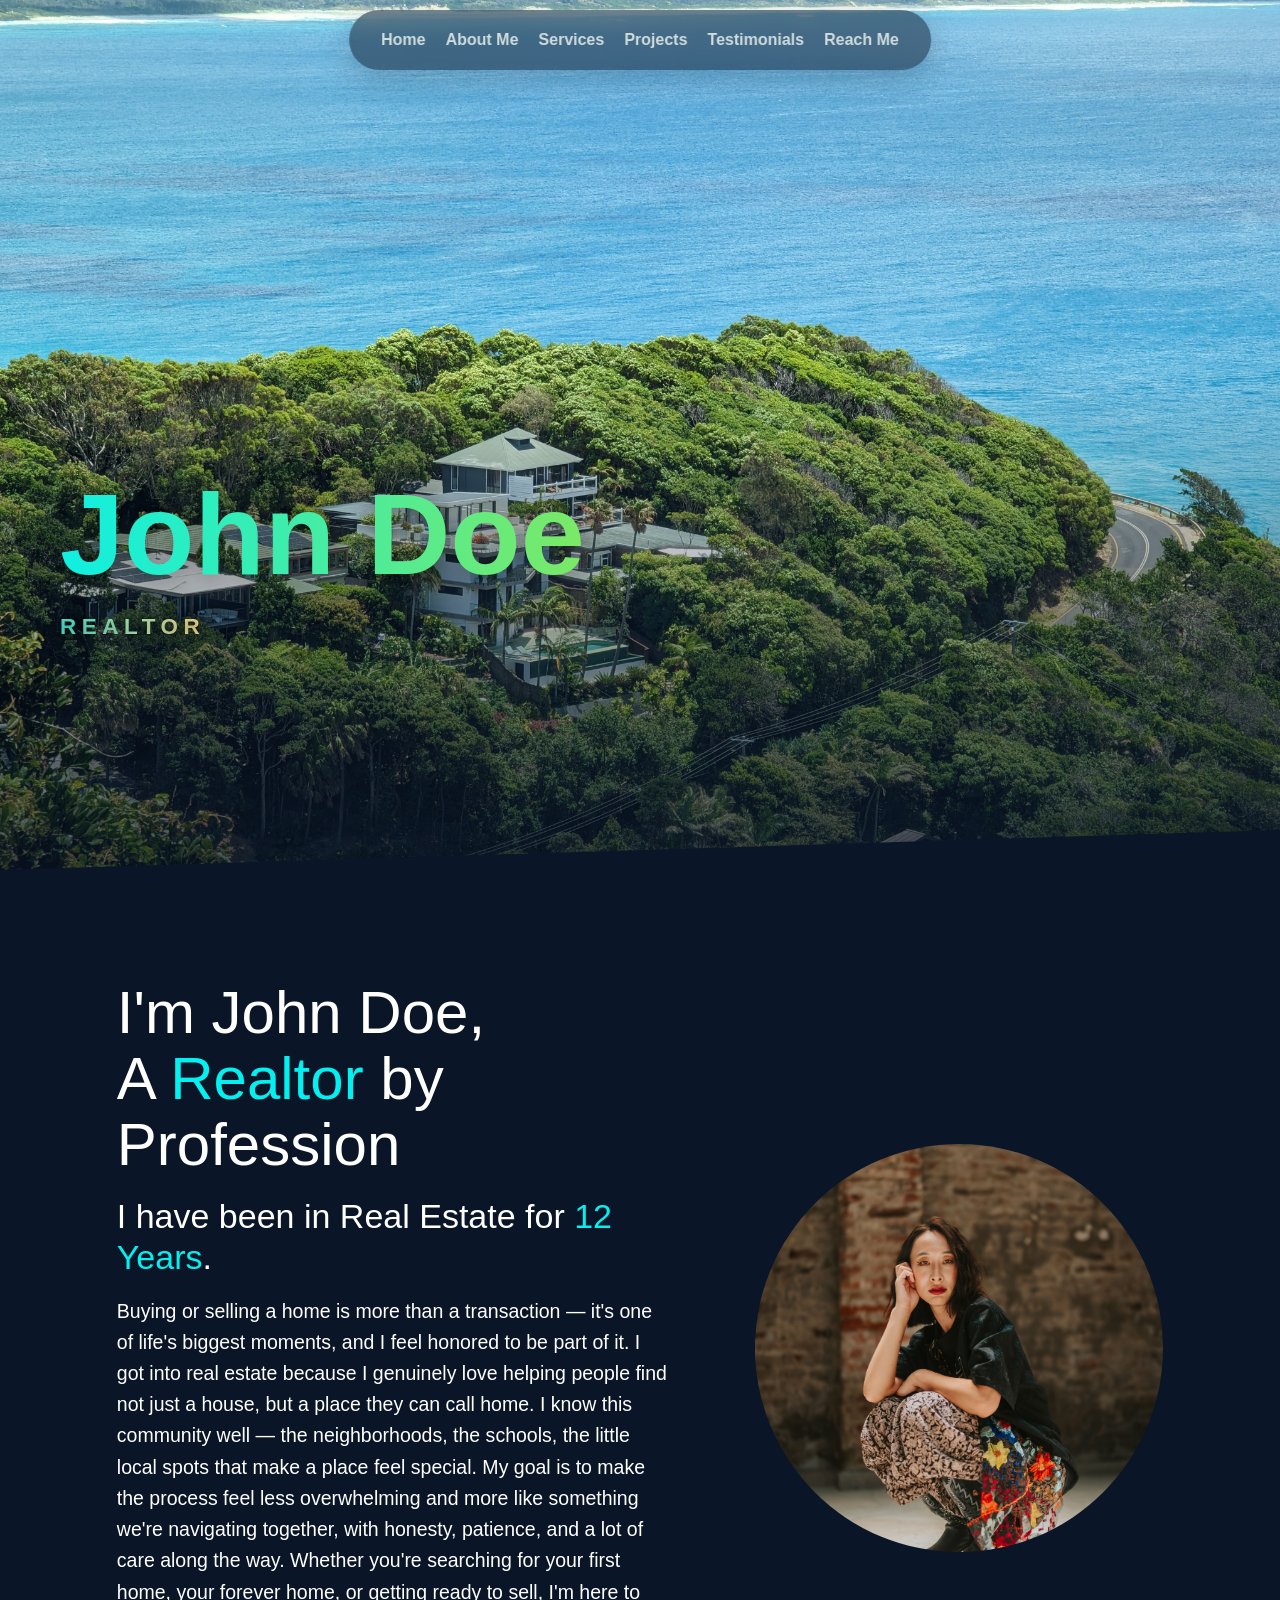
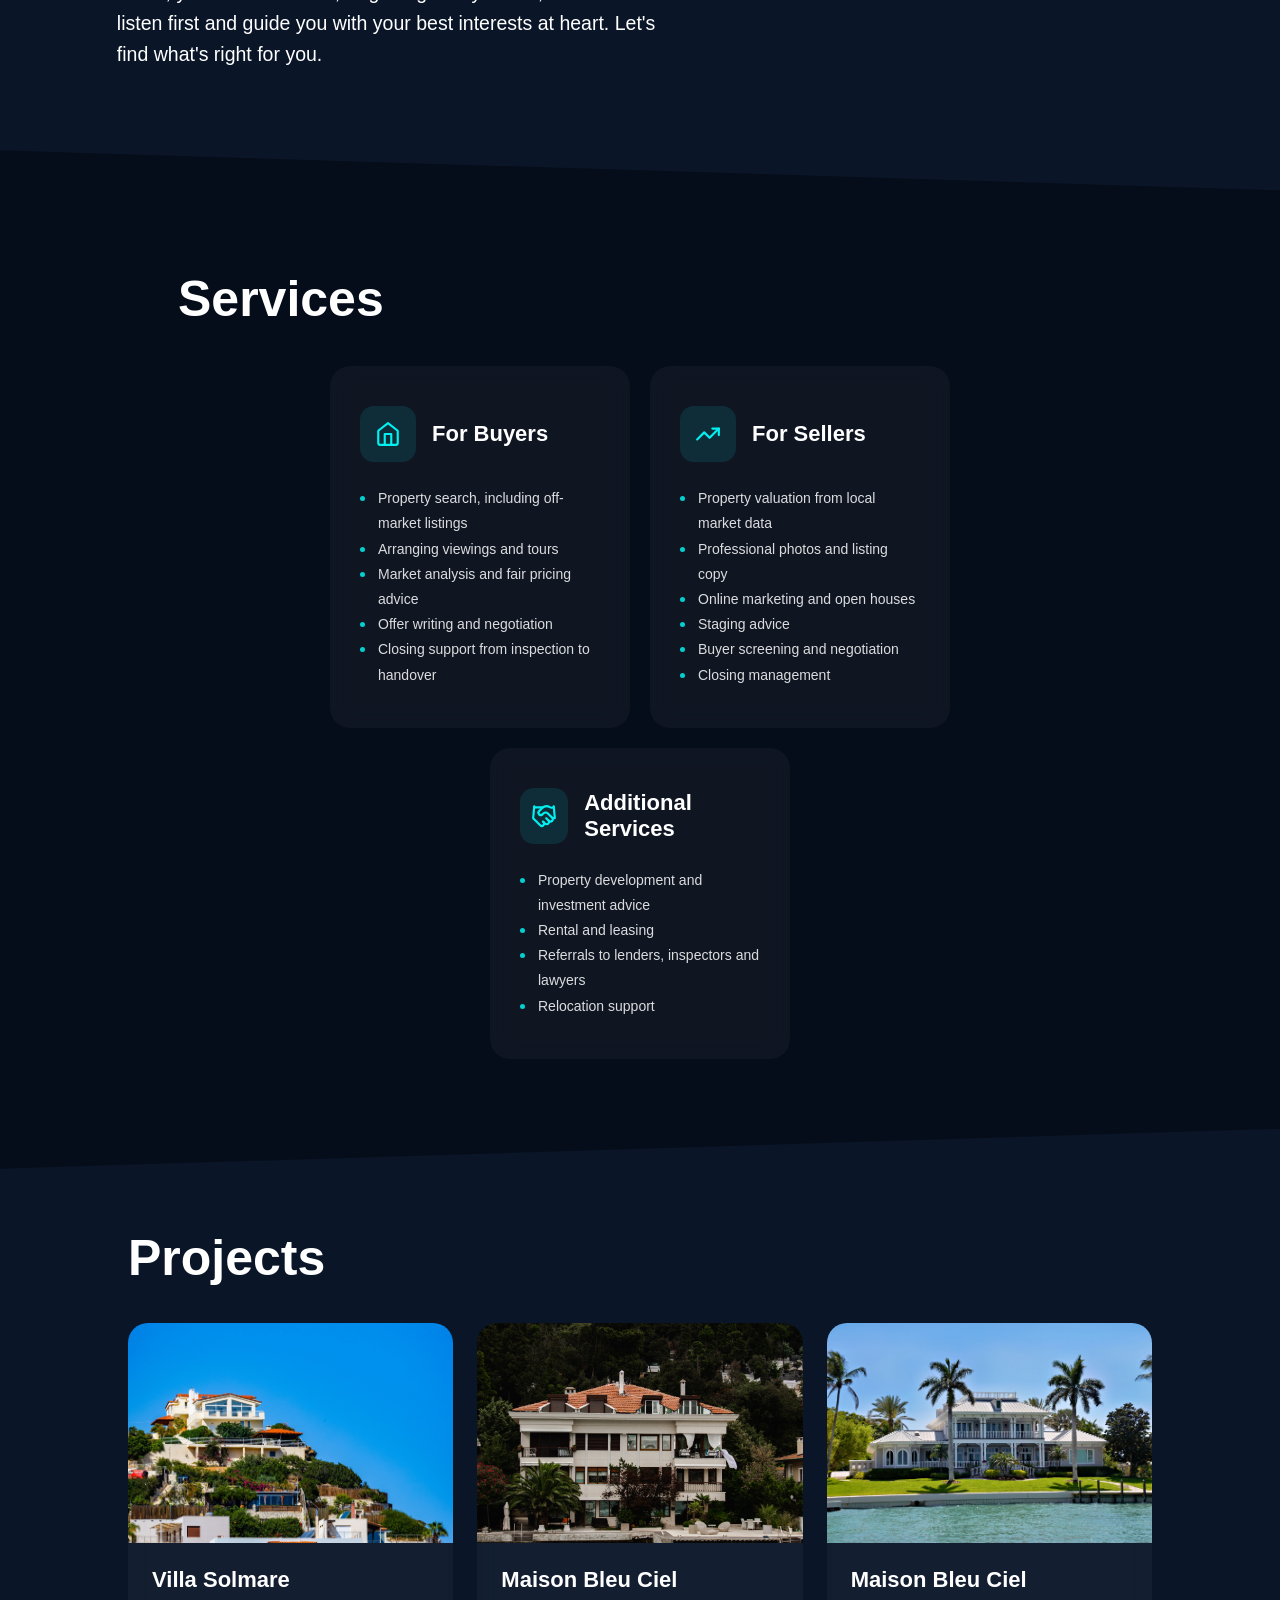
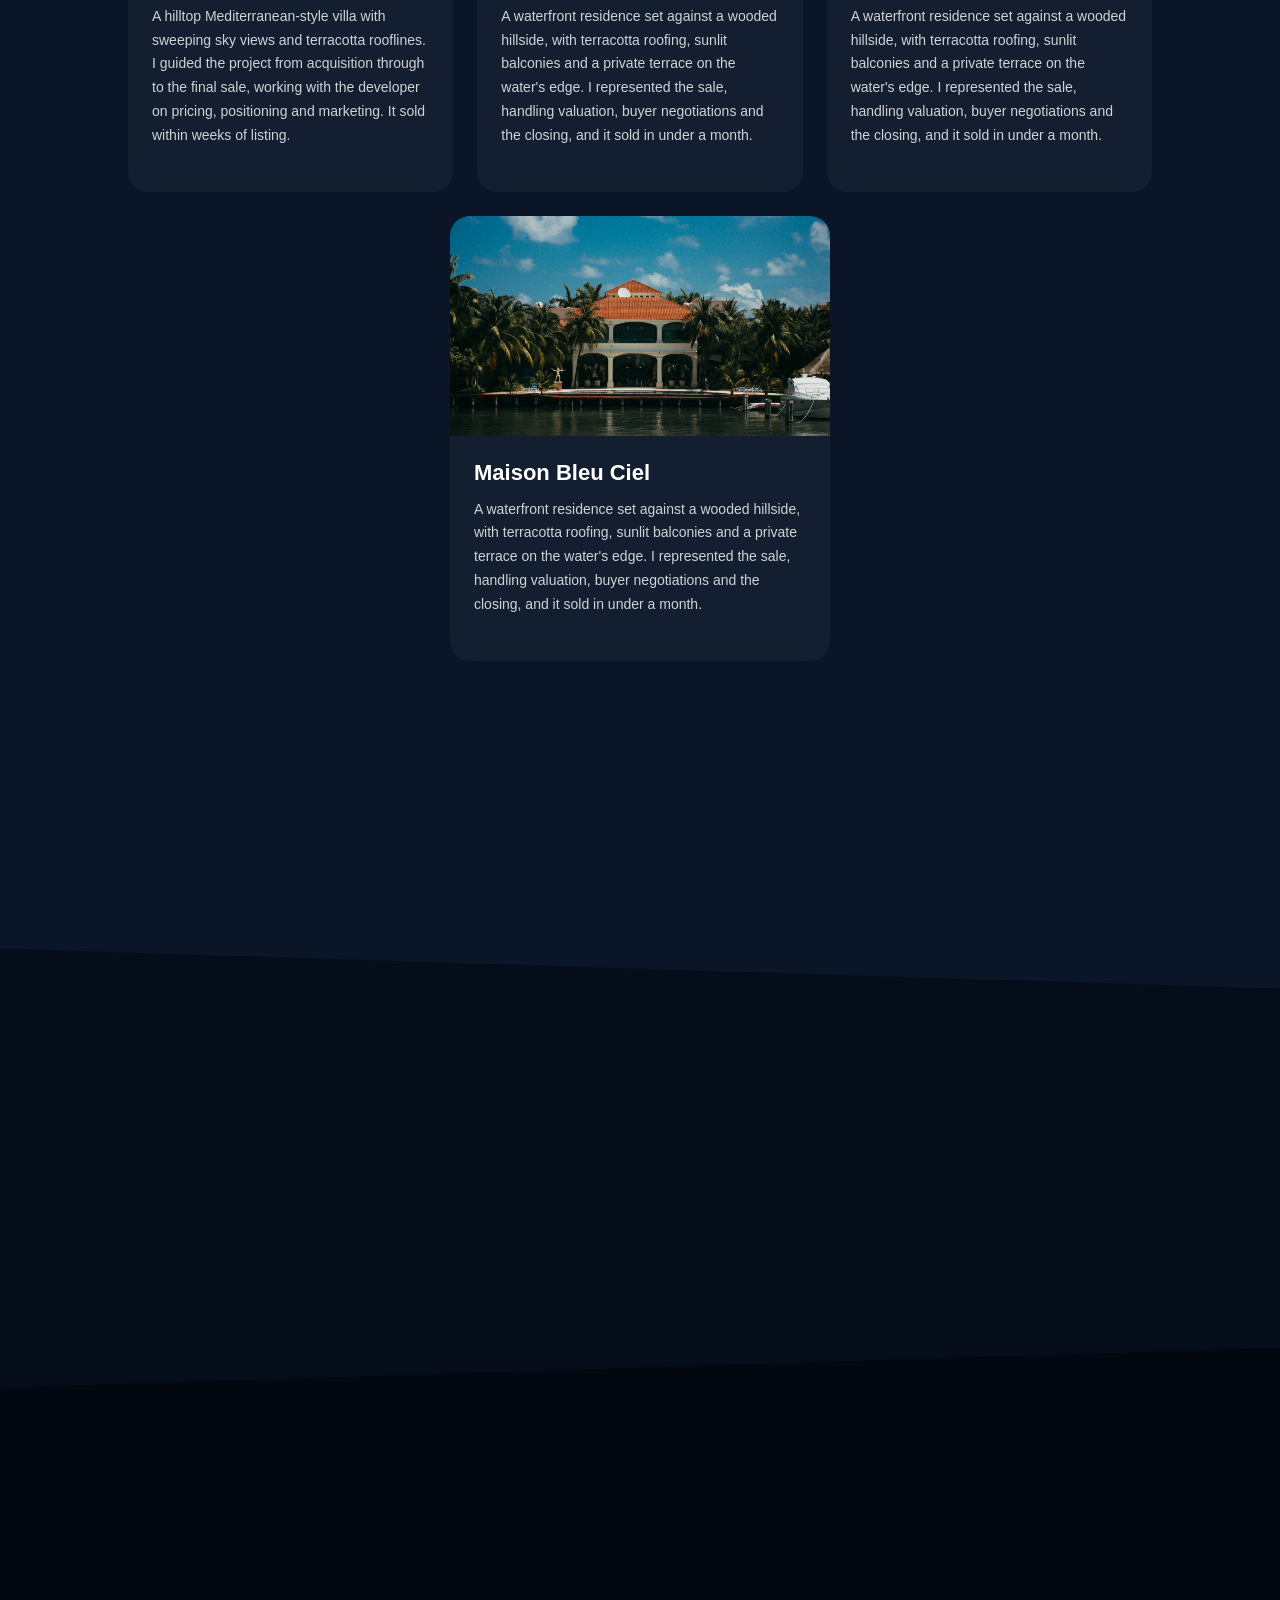
==== commit cbd26543: "Merge remote changes" ====
--- a/index.html
+++ b/index.html
@@ -54,7 +54,7 @@
             </div>
             <div class="photo-wrapper">
                 <div class="blob-wrapper reveal">
-                    <img src="../pexels-mauricio-garcia-2149326805-39296607.jpg" class="blob-photo" alt="Portrait">
+                    <img src="./pexels-mauricio-garcia-2149326805-39296607.jpg" class="blob-photo" alt="Portrait">
                 </div>
             </div>
         </div>
@@ -133,7 +133,7 @@
             <div class="project-container">
                 <div class="project-card reveal">
                     <div class="project-img">
-                        <img src="../pexels-dario-durham-2155083090-33578800.jpg" alt="Villa Solmare">
+                        <img src="./pexels-dario-durham-2155083090-33578800.jpg" alt="Villa Solmare">
                     </div>
                     <div class="project-info">
                         <h3 class="project-title">Villa Solmare</h3>
@@ -143,7 +143,7 @@
 
                 <div class="project-card reveal">
                     <div class="project-img">
-                        <img src="../pexels-eylulkusdili-9557600.jpg" alt="Maison Bleu Ciel">
+                        <img src="./pexels-eylulkusdili-9557600.jpg" alt="Maison Bleu Ciel">
                     </div>
                     <div class="project-info">
                         <h3 class="project-title">Maison Bleu Ciel</h3>
@@ -153,7 +153,7 @@
 
                 <div class="project-card reveal">
                     <div class="project-img">
-                        <img src="../pexels-jeffrey-eisen-1257101-37485058.jpg" alt="Maison Bleu Ciel">
+                        <img src="./pexels-jeffrey-eisen-1257101-37485058.jpg" alt="Maison Bleu Ciel">
                     </div>
                     <div class="project-info">
                         <h3 class="project-title">Maison Bleu Ciel</h3>
@@ -163,7 +163,7 @@
 
                 <div class="project-card reveal">
                     <div class="project-img">
-                        <img src="../pexels-giulianogiudici-18269733.jpg" alt="Maison Bleu Ciel">
+                        <img src="./pexels-giulianogiudici-18269733.jpg" alt="Maison Bleu Ciel">
                     </div>
                     <div class="project-info">
                         <h3 class="project-title">Maison Bleu Ciel</h3>
@@ -227,7 +227,7 @@
         <div class="contact" >
             <div class="contact-1 contact-1 instagram reveal">
                 <div class="profile">
-                    <img src="../pexels-anastas-5738032.jpg" alt="Profile photo">
+                    <img src="./pexels-anastas-5738032.jpg" alt="Profile photo">
                 </div>
                 <div class="socials">
                     <div class="social-logo" id="brand-Instagram">
@@ -242,7 +242,7 @@
             <div class="contact-1 contact-1 youtube reveal">
                 <div class="watermark-youtube"></div>
                 <div class="profile" >
-                    <img src="../pexels-dipak-chettri-3487389-19318002.jpg" alt="Profile photo">
+                    <img src="./pexels-dipak-chettri-3487389-19318002.jpg" alt="Profile photo">
                 </div>
                 <div class="socials">
                     <div class="social-logo" id="brand-Youtube">
@@ -257,7 +257,7 @@
             <div class="contact-1 contact-1 facebook reveal">
                 <div class="watermark-facebook"></div>
                 <div class="profile" >
-                    <img src="../pexels-mark-neal-201020-2099662.jpg" alt="Profile photo">
+                    <img src="./pexels-mark-neal-201020-2099662.jpg" alt="Profile photo">
                 </div>
                 <div class="socials">
                     <div class="social-logo" id="brand-Facebook">
@@ -271,7 +271,7 @@
 
             <div class="contact-1 whatsapp reveal">
                 <div class="profile">
-                    <img src="../pexels-hson-19280607.jpg" alt="Profile photo">
+                    <img src="./pexels-hson-19280607.jpg" alt="Profile photo">
                 </div>
                 <div class="socials">
                     <div class="social-logo" id="brand-WhatsApp">
@@ -285,7 +285,7 @@
 
             <div class="contact-1 phone reveal">
                 <div class="profile">
-                    <img src="../pexels-moaztobok-16513358.jpg" alt="Profile photo">
+                    <img src="./pexels-moaztobok-16513358.jpg" alt="Profile photo">
                 </div>
                 <div class="socials">
                     <div class="social-logo" id="brand-Phone">
@@ -331,7 +331,7 @@
 
         revealEls.forEach(el => observer.observe(el));
     </script>
-    <script src="../javascript/main.js"></script>
+    <script src="/main.js"></script>
 
 </body>
 </html>
--- a/main.css
+++ b/main.css
@@ -20,14 +20,22 @@
 
 @font-face{
     font-family: Liga Sans;
+<<<<<<< HEAD
+    src: url("./fonts/LigaSans-Bold.otf") format("opentype");
+=======
     src: url("/fonts/LigaSans-Bold.otf") format("opentype");
+>>>>>>> 4ba0aa33c6353187b79dd8425e587c31ef385225
     font-weight: 400px;
     font-style: normal;
     font-display: swap;
 }
 @font-face{
     font-family: League Spartan;
+<<<<<<< HEAD
+    src: url("./fonts/LeagueSpartan-VF.woff") format("woff");
+=======
     src: url("/fonts/LeagueSpartan-VF.woff") format("woff");
+>>>>>>> 4ba0aa33c6353187b79dd8425e587c31ef385225
     font-weight: 400px;
     font-style: normal;
     font-display: swap;
